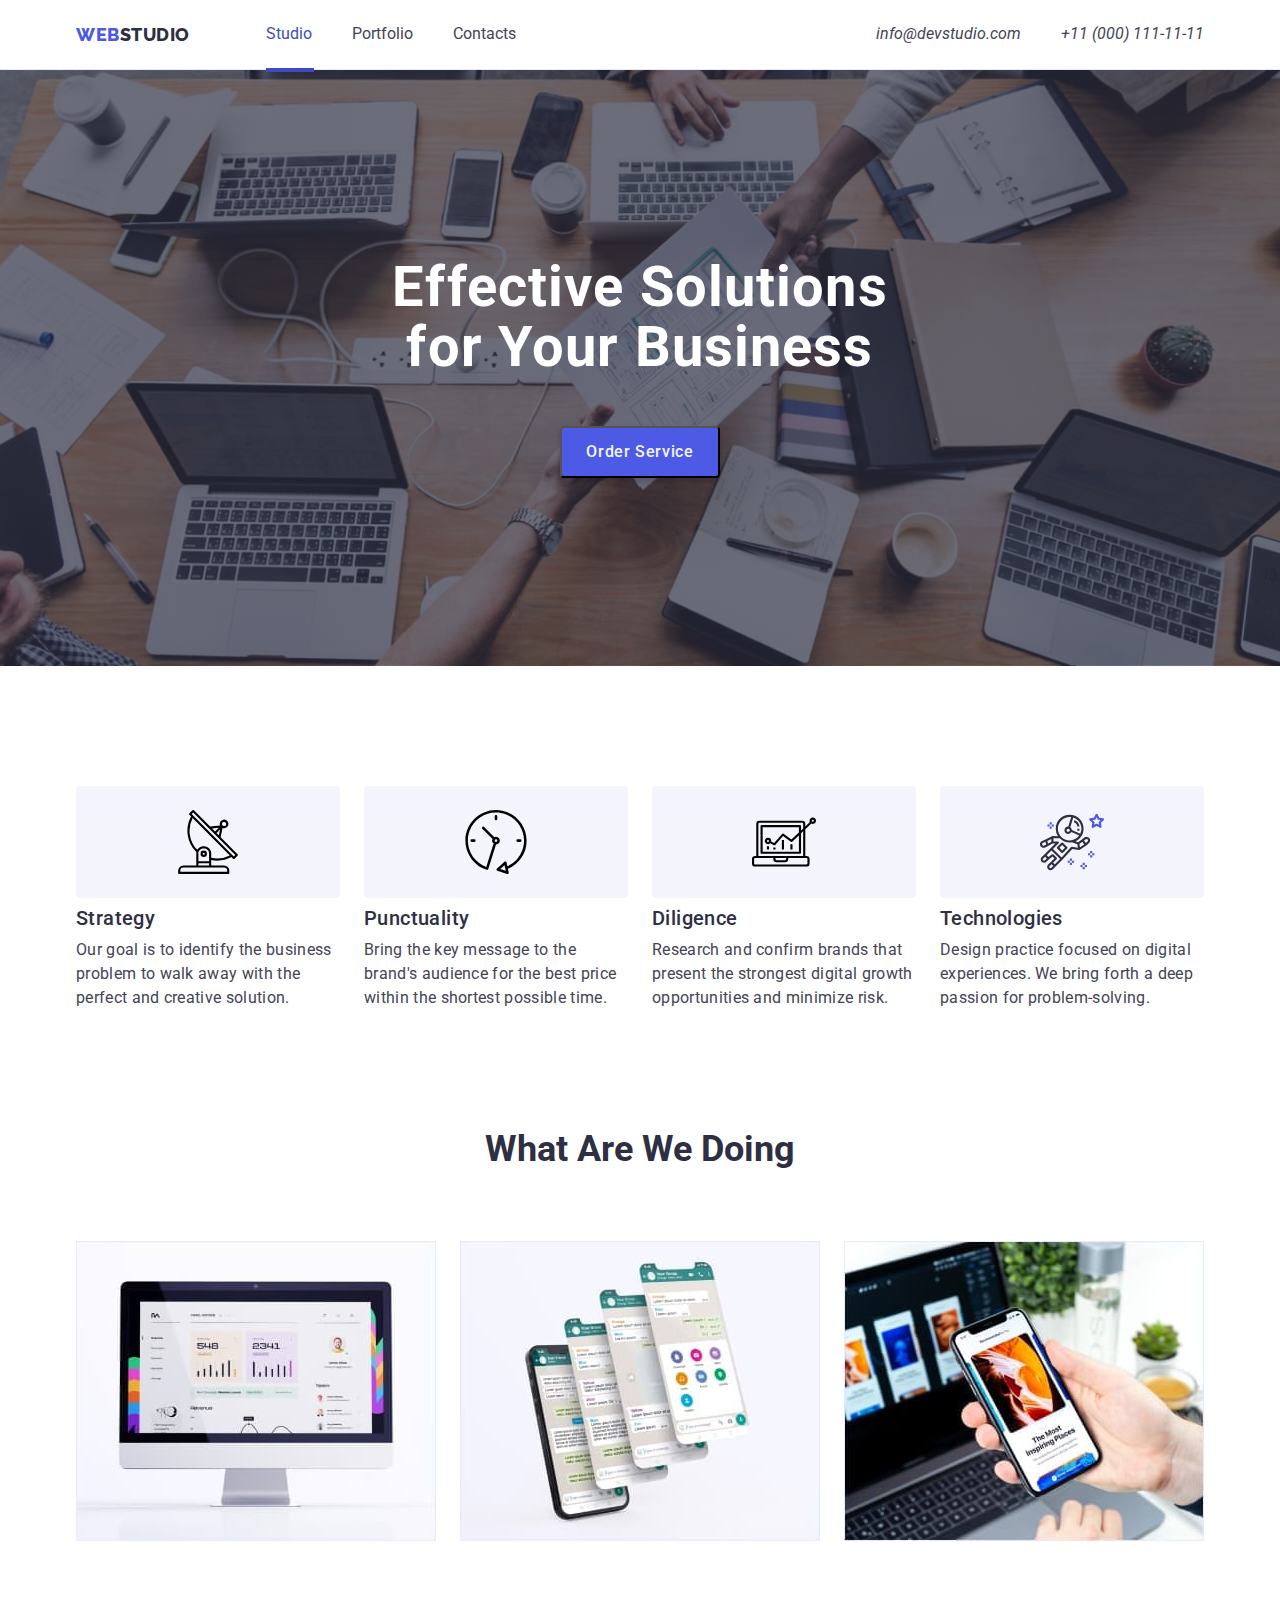
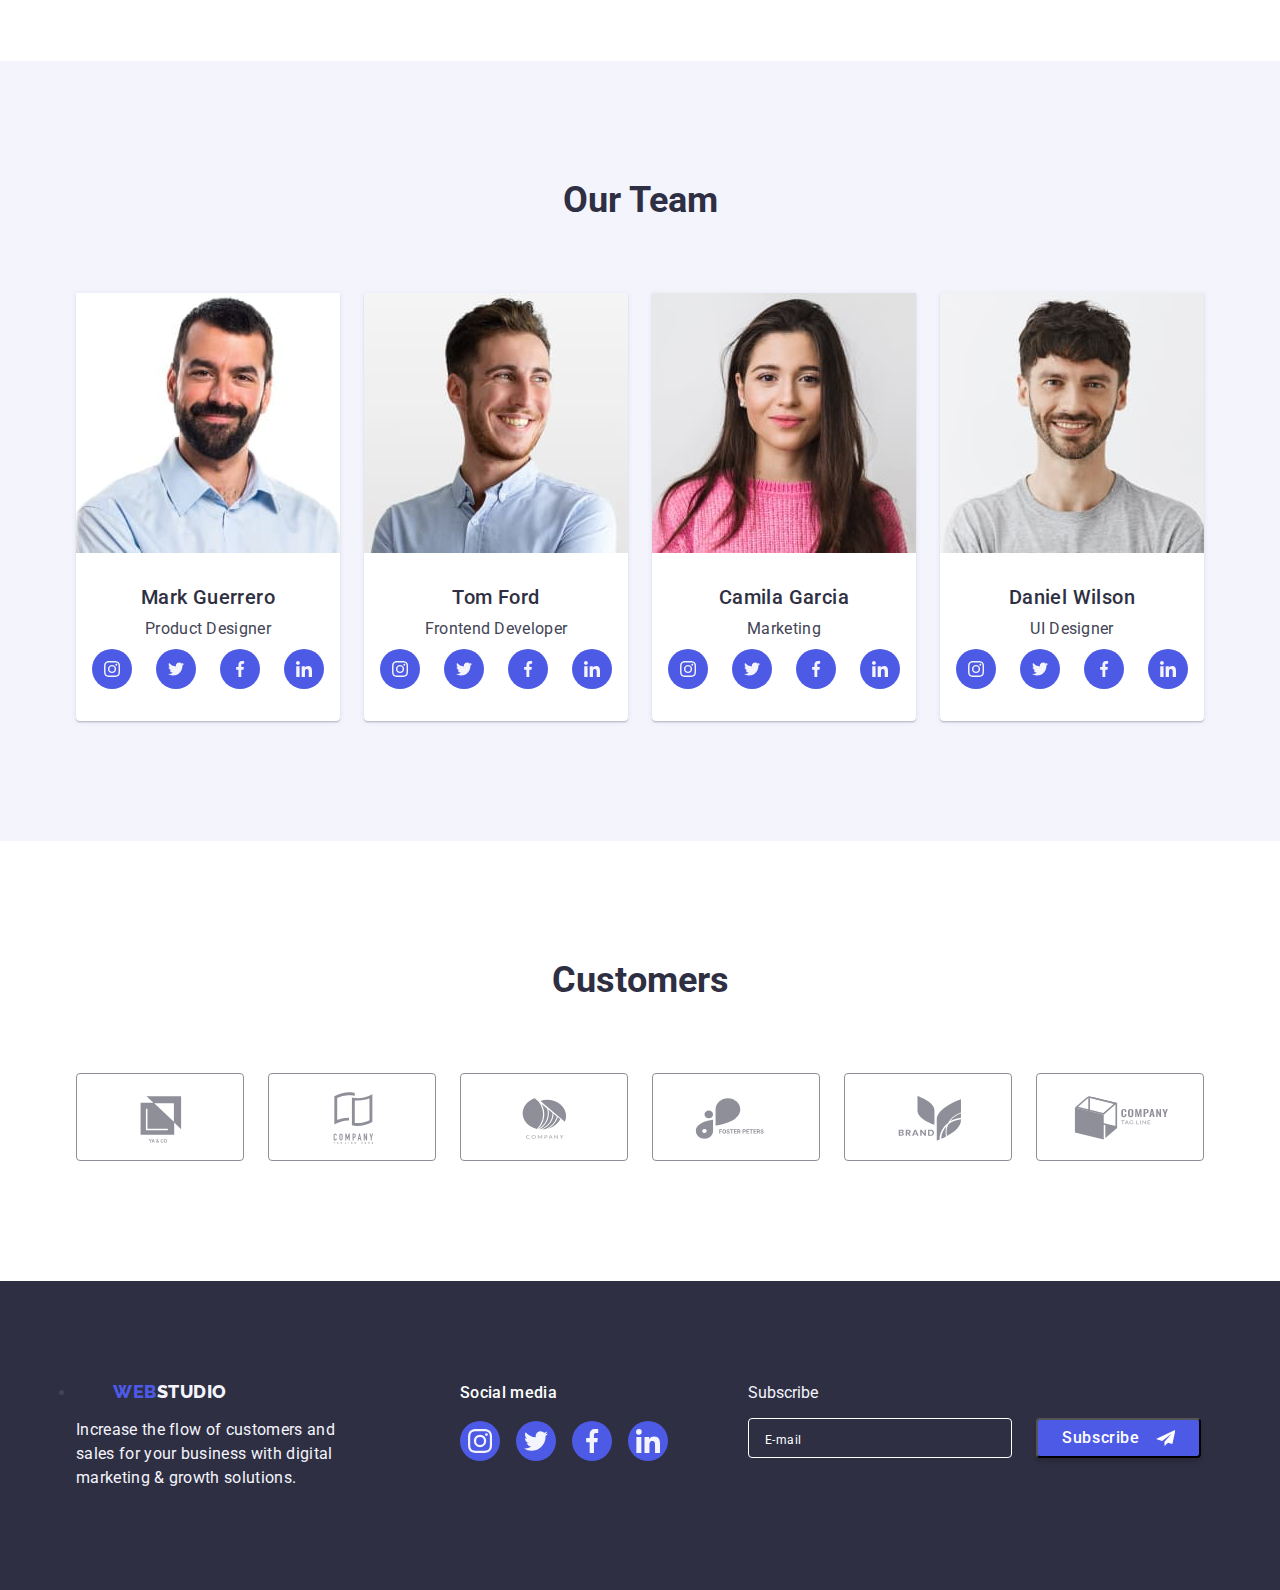
==== index.html @ b253d494 "files" ====
<!DOCTYPE html>
<html lang="en">
  <head>
    <meta charset="UTF-8" />
    <meta http-equiv="X-UA-Compatible" content="IE=edge" />
    <meta name="viewport" content="width=device-width, initial-scale=1.0" />
    <title>Main Page</title>
    <link rel="preconnect" href="https://fonts.googleapis.com" />
    <link rel="preconnect" href="https://fonts.gstatic.com" crossorigin />
    <link
      href="https://fonts.googleapis.com/css2?family=Raleway:wght@800&family=Roboto:wght@400;500;700&display=swap"
      rel="stylesheet"
    />
    <link
      rel="stylesheet"
      href="https://cdn.jsdelivr.net/npm/modern-normalize@1.1.0/modern-normalize.min.css"
    />
    <link rel="stylesheet" href="./css/styles.css" />
  </head>
  <body>
    <header class="header">
      <div class="container container-header">
        <a class="logo link" href="./index.html">
          Web<span class="logo-black">Studio</span>
        </a>
        <nav class="page-nav">
          <ul class="site-nav list">
            <li class="item site-nav-studio">
              <a class="link current" href="./index.html">Studio</a>
            </li>
            <li class="item">
              <a class="link" href="./portfolio.html">Portfolio</a>
            </li>
            <li class="item">
              <a class="link" href="">Contacts</a>
            </li>
          </ul>
        </nav>
        <address class="container-address address">
          <ul class="contact-list list">
            <li class="contact-list-item">
              <a class="link" href="mailto:info@devstudio.com"
                >info@devstudio.com
              </a>
            </li>
            <li class="contact-list-item">
              <a class="link" href="tel:+110001111111">+11 (000) 111-11-11</a>
            </li>
          </ul>
        </address>
        <button type="button" class="mobile-menu-open js-open-menu">
          <svg class="mobile-menu-open-icon" width="32" height="22">
            <use href="./images/sprite-burger-icon.svg#burger-icon"></use>
          </svg>
        </button>
        </div>
      <div class="mobile-menu-container js-menu-container">
        <button
          type="button"
          class="mobile-menu-open mobile-menu-close-btn js-close-menu"
        >
          <svg class="mobile-menu-close-icon" width="8" height="8">
            <use href="./images/sprite-close-black.svg#close-black"></use>
          </svg>
        </button>
        <ul class="nav-mobile list">
          <li class="nav-mobile-item">
            <a class="nav-mobile-link mobile-current link" href="./index.html"
              >Studio</a
            >
          </li>
          <li class="nav-mobile-item">
            <a class="nav-mobile-link link" href="/portfolio.html">Portfolio</a>
          </li>
          <li class="nav-mobile-item">
            <a class="nav-mobile-link link" href="">Contacts</a>
          </li>
        </ul>
        <ul class="mobile-contacts-list list">
          <li class="contacts-mobile-item">
            <a class="mobile-contacts-tel link" href="tel:+110001111111"
              >+11(000)111-11-11</a
            >
          </li>
          <li class="contacts-mobile-item">
            <a
              class="mobile-contacts-mail link"
              href="mailto:info@devstudio.com"
              >info@devstudio.com</a
            >
          </li>
        </ul>
        <ul class="mobile-social-list list">
          <li class="mobile-social-item">
            <a class="mobile-social-link link" href="#">
              <svg class="mobile-social-icon" width="24" height="24">
                <use href="./images/sprite.svg#instagram"></use>
              </svg>
            </a>
          </li>
          <li class="mobile-social-item">
            <a class="mobile-social-link link" href="#">
              <svg class="mobile-social-icon" width="24" height="24">
                <use href="./images/sprite.svg#twitter"></use>
              </svg>
            </a>
          </li>
          <li class="mobile-social-item">
            <a class="mobile-social-link link" href="#">
              <svg class="mobile-social-icon" width="24" height="24">
                <use href="./images/sprite.svg#facebook"></use>
              </svg>
            </a>
          </li>
          <li class="mobile-social-item">
            <a class="mobile-social-link link" href="#">
              <svg class="mobile-social-icon" width="24" height="24">
                <use href="./images/sprite.svg#linkedin"></use>
              </svg>
            </a>
          </li>
        </ul>
      </div>
    </header>
    <main>
      <section class="hero-section">
        <div class="hero-container container">
          <h1 class="hero-title">Effective Solutions for Your Business</h1>
          <button class="button" type="button" data-modal-open>
            Order Service
          </button>
        </div>
      </section>
      <section class="section advantages-section">
        <div class="advantages-container container">
          <h2 class="section-title visually-hidden">Advantages</h2>
          <ul class="advantages-list list">
            <li class="advantages-item">
              <div class="advantages-wrapper">
                <svg class="advantages-icon" width="64" height="64">
                  <use href="./images/sprite-icons.svg#antenna"></use>
                </svg>
              </div>
              <h3 class="advantages-sub-title">Strategy</h3>
              <p class="advantages-text">
                Our goal is to identify the business problem to walk away with
                the perfect and creative solution.
              </p>
            </li>
            <li class="advantages-item">
              <div class="advantages-wrapper">
                <svg class="advantages-icon" width="64" height="64">
                  <use href="./images/sprite-icons.svg#clock"></use>
                </svg>
              </div>
              <h3 class="advantages-sub-title">Punctuality</h3>
              <p class="advantages-text">
                Bring the key message to the brand's audience for the best price
                within the shortest possible time.
              </p>
            </li>
            <li class="advantages-item">
              <div class="advantages-wrapper">
                <svg class="advantages-icon" width="64" height="64">
                  <use href="./images/sprite-icons.svg#diagram"></use>
                </svg>
              </div>
              <h3 class="advantages-sub-title">Diligence</h3>
              <p class="advantages-text">
                Research and confirm brands that present the strongest digital
                growth opportunities and minimize risk.
              </p>
            </li>
            <li class="advantages-item">
              <div class="advantages-wrapper">
                <svg class="advantages-icon" width="64" height="64">
                  <use href="./images/sprite-icons.svg#astronaut"></use>
                </svg>
              </div>
              <h3 class="advantages-sub-title">Technologies</h3>
              <p class="advantages-text">
                Design practice focused on digital experiences. We bring forth a
                deep passion for problem-solving.
              </p>
            </li>
          </ul>
        </div>
      </section>
      <section class="work-section section">
        <div class="container">
          <h2 class="section-title">What are we doing</h2>
          <ul class="work-list list">
            <li class="work-item">
              <img
                srcset="./images/gadget-1.jpg 1x, ./images/gadget-1@2x.jpg 2x"
                src="./images/gadget-1.jpg"
                alt="gadget-1"
                width="360"
                height="300"
                loading="lazy"
              />
            </li>
            <li class="work-item">
              <img
                srcset="./images/gadget-2.jpg 1x, ./images/gadget-2@2x.jpg 2x"
                src="./images/gadget-2.jpg"
                alt="gadget-2"
                width="360"
                height="300"
                loading="lazy"
              />
            </li>
            <li class="work-item">
              <img
                srcset="./images/gadget-3.jpg 1x, ./images/gadget-3@2x.jpg 2x"
                src="./images/user.jpg"
                alt="gadget-3"
                width="360"
                height="300"
                loading="lazy"
              />
            </li>
          </ul>
        </div>
      </section>
      <section class="team-section section">
        <div class="container">
          <h2 class="section-title">Our team</h2>
          <ul class="team-list list">
            <li class="team-item">
              <img
                srcset="
                  ./images/img-card-1.jpg    1x,
                  ./images/img-card-1@2x.jpg 2x
                "
                src="./images/img-card-1.jpg"
                alt="Mark Guerrero"
                width="264"
                height="260"
                loading="lazy"
              />
              <div class="team-description">
                <h3 class="team-sub-title">Mark Guerrero</h3>
                <p class="team-text">Product Designer</p>
                <ul class="social-list list">
                  <li class="social-item">
                    <a href="" class="social-link link">
                      <svg class="social-icon" width="16" height="16">
                        <use href="./images/sprite.svg#instagram"></use>
                      </svg>
                    </a>
                  </li>
                  <li class="social-item">
                    <a href="" class="social-link link">
                      <svg class="social-icon" width="16" height="16">
                        <use href="./images/sprite.svg#twitter"></use>
                      </svg>
                    </a>
                  </li>
                  <li class="social-item">
                    <a href="" class="social-link link">
                      <svg class="social-icon" width="16" height="16">
                        <use href="./images/sprite.svg#facebook"></use>
                      </svg>
                    </a>
                  </li>
                  <li class="social-item">
                    <a href="" class="social-link link">
                      <svg class="social-icon" width="16" height="16">
                        <use href="./images/sprite.svg#linkedin"></use>
                      </svg>
                    </a>
                  </li>
                </ul>
              </div>
            </li>
            <li class="team-item">
              <img
                srcset="
                  ./images/img-card-2.jpg    1x,
                  ./images/img-card-2@2x.jpg 2x
                "
                src="./images/img-card-2.jpg"
                alt="Tom Ford"
                width="264"
                height="260"
                loading="lazy"
              />
              <div class="team-description">
                <h3 class="team-sub-title">Tom Ford</h3>
                <p class="team-text">Frontend Developer</p>
                <ul class="social-list list">
                  <li class="social-item">
                    <a href="" class="social-link link">
                      <svg class="social-icon" width="16" height="16">
                        <use href="./images/sprite.svg#instagram"></use>
                      </svg>
                    </a>
                  </li>
                  <li class="social-item">
                    <a href="" class="social-link link">
                      <svg class="social-icon" width="16" height="16">
                        <use href="./images/sprite.svg#twitter"></use>
                      </svg>
                    </a>
                  </li>
                  <li class="social-item">
                    <a href="" class="social-link link">
                      <svg class="social-icon" width="16" height="16">
                        <use href="./images/sprite.svg#facebook"></use>
                      </svg>
                    </a>
                  </li>
                  <li class="social-item">
                    <a href="" class="social-link link">
                      <svg class="social-icon" width="16" height="16">
                        <use href="./images/sprite.svg#linkedin"></use>
                      </svg>
                    </a>
                  </li>
                </ul>
              </div>
            </li>
            <li class="team-item">
              <img
                srcset="
                  ./images/img-card-3.jpg    1x,
                  ./images/img-card-3@2x.jpg 2x
                "
                src="./images/img-card-3.jpg"
                alt="Camila Garcia"
                width="264"
                height="260"
                loading="lazy"
              />
              <div class="team-description">
                <h3 class="team-sub-title">Camila Garcia</h3>
                <p class="team-text">Marketing</p>
                <ul class="social-list list">
                  <li class="social-item">
                    <a href="" class="social-link link">
                      <svg class="social-icon" width="16" height="16">
                        <use href="./images/sprite.svg#instagram"></use>
                      </svg>
                    </a>
                  </li>
                  <li class="social-item">
                    <a href="" class="social-link link">
                      <svg class="social-icon" width="16" height="16">
                        <use href="./images/sprite.svg#twitter"></use>
                      </svg>
                    </a>
                  </li>
                  <li class="social-item">
                    <a href="" class="social-link link">
                      <svg class="social-icon" width="16" height="16">
                        <use href="./images/sprite.svg#facebook"></use>
                      </svg>
                    </a>
                  </li>
                  <li class="social-item">
                    <a href="" class="social-link link">
                      <svg class="social-icon" width="16" height="16">
                        <use href="./images/sprite.svg#linkedin"></use>
                      </svg>
                    </a>
                  </li>
                </ul>
              </div>
            </li>
            <li class="team-item">
              <img
                srcset="
                  ./images/img-card-4.jpg    1x,
                  ./images/img-card-4@2x.jpg 2x
                "
                src="./images/img-card-4.jpg"
                alt="Daniel Wilson"
                width="264"
                height="260"
                loading="lazy"
              />
              <div class="team-description">
                <h3 class="team-sub-title">Daniel Wilson</h3>
                <p class="team-text">UI Designer</p>
                <ul class="social-list list">
                  <li class="social-item">
                    <a href="" class="social-link link">
                      <svg class="social-icon" width="16" height="16">
                        <use href="./images/sprite.svg#instagram"></use>
                      </svg>
                    </a>
                  </li>
                  <li class="social-item">
                    <a href="" class="social-link link">
                      <svg class="social-icon" width="16" height="16">
                        <use href="./images/sprite.svg#twitter"></use>
                      </svg>
                    </a>
                  </li>
                  <li class="social-item">
                    <a href="" class="social-link link">
                      <svg class="social-icon" width="16" height="16">
                        <use href="./images/sprite.svg#facebook"></use>
                      </svg>
                    </a>
                  </li>
                  <li class="social-item">
                    <a href="" class="social-link link">
                      <svg class="social-icon" width="16" height="16">
                        <use href="./images/sprite.svg#linkedin"></use>
                      </svg>
                    </a>
                  </li>
                </ul>
              </div>
            </li>
          </ul>
        </div>
      </section>
      <section class="section">
        <div class="customer-container container">
          <h2 class="section-title">Customers</h2>
          <ul class="customer-list list">
            <li class="customer-item">
              <a href="" class="customer-link link">
                <svg class="customer-icon" width="104" height="56">
                  <use href="./images/sprite-logo.svg#logo-1"></use>
                </svg>
              </a>
            </li>
            <li class="customer-item">
              <a href="" class="customer-link link">
                <svg class="customer-icon" width="104" height="56">
                  <use href="./images/sprite-logo.svg#logo-2"></use>
                </svg>
              </a>
            </li>
            <li class="customer-item">
              <a href="" class="customer-link link">
                <svg class="customer-icon" width="104" height="56">
                  <use href="./images/sprite-logo.svg#logo-3"></use>
                </svg>
              </a>
            </li>
            <li class="customer-item">
              <a href="" class="customer-link link">
                <svg class="customer-icon" width="104" height="56">
                  <use href="./images/sprite-logo.svg#logo-4"></use>
                </svg>
              </a>
            </li>
            <li class="customer-item">
              <a href="" class="customer-link link">
                <svg class="customer-icon" width="104" height="56">
                  <use href="./images/sprite-logo.svg#logo-5"></use>
                </svg>
              </a>
            </li>
            <li class="customer-item">
              <a href="" class="customer-link link">
                <svg class="customer-icon" width="104" height="56">
                  <use href="./images/sprite-logo.svg#logo-6"></use>
                </svg>
              </a>
            </li>
          </ul>
        </div>
      </section>
    </main>
    <footer class="footer-section">
      <div class="container footer-container tab-container">
        <!-- <div class="footer-logo-social-wrapper"> -->

        <div class="footer-logo-section">
          <li class="logo-footer">
            <a class="logo link" href="./index.html"
              >Web<span class="logo-white">Studio</span></a
            >
          </li>
          <p class="footer-text">
            Increase the flow of customers and sales for your business with
            digital marketing & growth solutions.
          </p>
        </div>
        <div class="footer-social-wrapper">
          <p class="footer-social-text">Social media</p>
          <ul class="footer-social-list list">
            <li class="footer-social-item">
              <a href="" class="footer-social-link link">
                <svg class="footer-social-icon" width="24" height="24">
                  <use href="./images/sprite.svg#instagram"></use>
                </svg>
              </a>
            </li>
            <li class="footer-social-item">
              <a href="" class="footer-social-link link">
                <svg class="footer-social-icon" width="24" height="24">
                  <use href="./images/sprite.svg#twitter"></use>
                </svg>
              </a>
            </li>
            <li class="footer-social-item">
              <a href="" class="footer-social-link link">
                <svg class="footer-social-icon" width="24" height="24">
                  <use href="./images/sprite.svg#facebook"></use>
                </svg>
              </a>
            </li>
            <li class="footer-social-item">
              <a href="" class="footer-social-link link">
                <svg class="footer-social-icon" width="24" height="24">
                  <use href="./images/sprite.svg#linkedin"></use>
                </svg>
              </a>
            </li>
          </ul>
        </div>
        <!-- </div> -->
        <div class="footer-subscribe">
          <p class="footer-social-descr">Subscribe</p>
          <form class="subscribe-form">
            <label class="subscribe-form-field">
              <input
                class="subscribe-form-input"
                type="email"
                name="user-email"
                placeholder="E-mail"
            /></label>
            <button class="button subscribe-btn" type="submit">
              Subscribe
              <svg class="subscribe-icon" width="24" height="24">
                <use href="./images/sprite-telegram.svg#telegram"></use>
              </svg>
            </button>
          </form>
        </div>
      </div>
    </footer>
    <div class="backdrop is-hidden" data-modal>
      <div class="modal">
        <button type="button" class="modal-close-btn" data-modal-close>
          <svg class="modal-close-btn-icon" width="8" height="8">
            <use href="./images/sprite-close-black.svg#close-black"></use>
          </svg>
        </button>
        <form class="modal-form">
          <p class="modal-form-title">
            Leave your contacts and we will call you back
          </p>
          <label class="modal-form-field">
            <span class="modal-form-input-desc">Name</span>
            <span class="modal-form-input-wrapper">
              <input
                type="text"
                name="user-name"
                class="modal-form-input"
                required
                pattern="^[a-zA-Zа-яА-Я]+"
                minlength="2"
              />
              <svg class="modal-form-input-icon" width="18" height="18">
                <use href="./images/sprite-modal.svg#person"></use>
              </svg>
            </span>
          </label>
          <label class="modal-form-field">
            <span class="modal-form-input-desc">Phone</span>
            <span class="modal-form-input-wrapper">
              <input
                type="tel"
                name="user-phone"
                class="modal-form-input"
                required
                pattern="[0-9]{3}-[0-9]{3}-[0-9]{2}-[0-9]{2}"
                title="xxx-xxx-xx-xx"
              />

              <svg class="modal-form-input-icon" width="18" height="24">
                <use href="./images/sprite-modal.svg#phone"></use>
              </svg>
            </span>
          </label>
          <label class="modal-form-field">
            <span class="modal-form-input-desc">Email</span>
            <span class="modal-form-input-wrapper">
              <input
                type="text"
                name="user-email"
                class="modal-form-input"
                required
              />
              <svg class="modal-form-input-icon" width="18" height="24">
                <use href="./images/sprite-modal.svg#email"></use>
              </svg>
            </span>
          </label>
          <label class="modal-form-field-textarea">
            <span class="modal-form-input-desc">Comment</span>
            <textarea
              name="user-message"
              class="modal-form-message"
              placeholder="Text input"
            ></textarea>
          </label>
          <input
            id="user-policy"
            type="checkbox"
            name="user-policy"
            class="modal-form-check visually-hidden"
          />
          <label for="user-policy" class="modal-form-check-desk">
            <span class="modal-form-fake-checkbox">
              <svg width="10" height="8">
                <use href="./images/sprite-vector.svg#vector"></use>
              </svg>
            </span>
            I accept the terms and conditions of the&nbsp;
            <a href="">Privacy policy</a></label
          >
          <button type="submit" class="modal-form-submit">Send</button>
        </form>
      </div>
    </div>
    <script src="./js/modal.js"></script>
    <script src="./js/mobile-menu.js"></script>
  </body>
</html>
---- css/styles.css ----
:root {
  --primary-font: "Roboto", sans-serif;
  --secondary-font: "Raleway", sans-serif;
  --primary-brand-color: #4d5ae5;
  --pressed-state-color: #404bbf;
  --dark-color: #2e2f42;
  --success-color: #31d0aa;
  --text-color: #434455;
  --subtitle-text-color: #8e8f99;
  --accent-color: #e7e9fc;
  --light-color: #f4f4fd;
  --white-color: #ffffff;
  --modal-background-color: #fcfcfc;

  --background-color: #2e2f42;
  --transition-duration-and-func: 250ms cubic-bezier(0.4, 0, 0.2, 1);
}

h1,
h2,
h3,
h4,
h5,
h6,
p {
  margin-top: 0;
  margin-bottom: 0;
}

body {
  font-family: var(--primary-font);
  color: var(--text-color);
  background-color: var(--white-color);
}

.link {
  text-decoration: none;
  color: currentColor;
}

.list {
  list-style: none;
  margin-top: 0;
  margin-bottom: 0;
  padding-left: 0;
}

img {
  display: block;
  max-width: 100%;
  height: auto;
}

.container {
  min-width: 320px;
  max-width: 428px;
  margin-left: auto;
  margin-right: auto;
  padding-right: 16px;
  padding-left: 16px;
}

@media only screen and (min-width: 768px) {
  .container {
    max-width: 768px;
  }
}

@media only screen and (min-width: 1158px) {
  .container {
    max-width: 1158px;
    padding-left: 15px;
    padding-right: 15px;
  }
}

/* ul,
ol {
  margin: 0;
  padding: 0;
} */

/* div {
  display: block;
} */

.button {
  padding: 12px 24px;
  text-align: center;
  font-family: inherit;
  font-size: 16px;
  font-weight: 500;
  letter-spacing: 0.04em;
  line-height: 1.5;
  border-radius: 4px;
  box-shadow: 0px 4px 4px rgba(0, 0, 0, 0.15);
  color: var(--light-color);
  background-color: var(--primary-brand-color);
  cursor: pointer;
}

.hero-container {
  text-align: center;
}

.section {
  padding-top: 96px;
  padding-bottom: 96px;
  margin-left: auto;
  margin-right: auto;
}

@media only screen and (min-width: 1158px) {
  .section {
    padding-top: 120px;
    padding-bottom: 120px;
  }
}

.section-title {
  margin-bottom: 72px;
  font-weight: 700;
  font-size: 36px;
  line-height: 1.1;
  text-transform: capitalize;
  text-align: center;
  color: var(--dark-color);
}

.logo {
  font-family: var(--secondary-font);
  font-weight: 800;
  font-size: 18px;
  line-height: 1.17;
  letter-spacing: 0.03em;
  text-transform: uppercase;
  align-items: center;
  color: var(--primary-brand-color);
}

.logo-black {
  color: var(--dark-color);
}

.logo-white {
  color: var(--light-color);
}

.footer-section {
  padding-top: 100px;
  padding-bottom: 100px;
  background-color: var(--dark-color);
}

.visually-hidden {
  position: absolute;
  width: 1px;
  height: 1px;
  margin: -1px;
  padding: 0;
  border: 0;
  white-space: nowrap;
  overflow: hidden;
  clip-path: inset(100%);
  clip: rect(0 0 0 0);
  /* clip: rect(0, 0, 0, 0); */
}

.header {
  border-bottom: 1px solid var(--accent-color);
  box-shadow: 0px 2px 1px rgba(46, 47, 66, 0.08),
    0px 1px 1px rgba(46, 47, 66, 0.16), 0px 1px 6px rgba(46, 47, 66, 0.08);
}

.container-header {
  display: flex;
  align-items: center;
}

.logo {
  padding: 24px 0;
  margin-right: auto;
}

@media only screen and (min-width: 1158px) {
  .logo {
    margin-right: 76px;
  }
}

.site-nav {
  display: flex;
  gap: 40px;
}

.site-nav.link {
  display: block;
  position: relative;
  padding-top: 24px;
  padding-bottom: 24px;
  font-weight: 500;
  line-height: 1.5;
  letter-spacing: 0.02em;
  transition: color var(--transition-duration-and-func);
}

.site-nav.link:hover,
.link:focus {
  color: var(--pressed-state-color);
}

.current {
  color: var(--pressed-state-color);
}

.site-nav-studio {
  display: block;
  position: relative;
  transition: background-color var(--transition-duration-and-func);
}

.site-nav-studio::after {
  position: absolute;
  display: block;
  content: "";
  width: 48px;
  height: 4px;
  background-color: #404bbf;
  margin-top: 24px;
}

.site-nav-portfolio {
  display: block;
  position: relative;
  color: currentColor;
  transition: background-color var(--transition-duration-and-func);
}

.site-nav-portfolio::after {
  position: absolute;
  display: block;
  content: "";
  width: 66px;
  height: 4px;
  background-color: #404bbf;
  margin-top: 24px;
}

.site-nav-contacts {
  display: block;
  position: relative;
  color: currentColor;
  transition: background-color var(--transition-duration-and-func);
}

.site-nav-contacts::after {
  position: absolute;
  display: block;
  content: "";
  width: 67px;
  height: 4px;
  background-color: #404bbf;
  margin-top: 24px;
}

.contacts {
  transition: color var(--transition-duration-and-func);
}
@media only screen and (max-width: 767px) {
  .page-nav {
    display: none;
  }
}

.container-address {
  display: flex;
  margin-left: auto;
}

.contact-list {
  display: flex;
}

.address.link {
  font-style: normal;
  font-weight: 400;
  font-size: 12px;
  line-height: 1.17;
  letter-spacing: 0.04em;
  transition: color var(--transition-duration-and-func);
}

.address.link:hover,
.link:focus {
  color: var(--pressed-state-color);
}

@media only screen and (max-width: 767px) {
  .container-address {
    display: none;
  }
}

@media only screen and (min-width: 768px) {
  .contact-list {
    flex-direction: row;
    gap: 40px;
  }

  .address.link {
    font-size: 16px;
    line-height: 1.5;
    letter-spacing: 0.02em;
  }
}

.hero-section {
  max-width: 1440px;
  margin-left: auto;
  margin-right: auto;
  padding-top: 112px;
  padding-bottom: 112px;
  background-color: var(--dark-color);
  background-repeat: no-repeat;
  background-position: center;
  background-size: cover;
}

.hero-title {
  display: block;
  font-weight: 700;
  font-size: 36px;
  line-height: 1.11;
  text-align: center;
  letter-spacing: 0.02em;
  max-width: 320px;
  margin-left: auto;
  margin-right: auto;
  margin-bottom: 72px;
  color: var(--white-color);
}

.hero-section.button {
  display: block;
  min-width: 169px;
  height: 56px;
  margin-left: auto;
  margin-right: auto;
  border: none;
  color: var(--white-color);
  background-color: var(--primary-brand-color);
  transition: background-color var(--transition-duration-and-func);
}

.hero-section.button:hover,
.button:focus {
  background-color: var(--pressed-state-color);
}

@media only screen and (max-width: 428px) {
  .hero-section {
    background-image: linear-gradient(
        rgba(46, 47, 66, 0.7),
        rgba(46, 47, 66, 0.7)
      ),
      url(../images/hero-bg-mobile@1x.jpg);
  }

  @media (min-device-pixel-ratio: 2),
    (-webkit-min-device-pixel-ratio: 2),
    (min-resolution: 192dpi),
    (min-resolution: 2dppx) {
    .hero-section {
      background-image: linear-gradient(
          rgba(46, 47, 66, 0.7),
          rgba(46, 47, 66, 0.7)
        ),
        url(../images/hero-bg-mobile@2x.jpg);
    }
  }
}

/* @media only screen and (min-width: 429px) and (max-width: 767px) { */
@media only screen and (min-width: 429px) and (max-width: 768px) {
  .hero-section {
    background-image: linear-gradient(
        rgba(46, 47, 66, 0.7),
        rgba(46, 47, 66, 0.7)
      ),
      url(../images/hero-bg-tablet@1x.jpg);
  }

  @media (min-device-pixel-ratio: 2),
    (-webkit-min-device-pixel-ratio: 2),
    (min-resolution: 192dpi),
    (min-resolution: 2dppx) {
    .hero-section {
      background-image: linear-gradient(
          rgba(46, 47, 66, 0.7),
          rgba(46, 47, 66, 0.7)
        ),
        url(../images/hero-bg-tablet@2x.jpg);
    }
  }
}
/* 
@media only screen and (min-width: 768px) { */
@media only screen and (min-width: 769px) {
  .hero-section {
    background-image: linear-gradient(
        rgba(46, 47, 66, 0.7),
        rgba(46, 47, 66, 0.7)
      ),
      url(../images/hero-bg-desktop@1x.jpg);
  }

  @media (min-device-pixel-ratio: 2),
    (-webkit-min-device-pixel-ratio: 2),
    (min-resolution: 192dpi),
    (min-resolution: 2dppx) {
    .hero-section {
      background-image: linear-gradient(
          rgba(46, 47, 66, 0.7),
          rgba(46, 47, 66, 0.7)
        ),
        url(../images/hero-bg-desktop@2x.jpg);
    }
  }
}

@media only screen and (min-width: 768px) {
  .hero-title {
    max-width: 496px;
    margin-bottom: 36px;
    font-size: 56px;
    line-height: 1.07;
  }
}

@media only screen and (min-width: 1158px) {
  .hero-section {
    padding-top: 188px;
    padding-bottom: 188px;
  }

  .hero-title {
    margin-bottom: 48px;
  }
}

@media only screen and (min-width: 768px) and (max-width: 1157px) {
  .contact-list {
    display: flex;
    flex-direction: column;
    gap: 12px;
  }
}

.advantages-section {
  padding-left: 0;
  padding-right: 0;
}

.advantages-list {
  display: flex;
  flex-direction: column;
  row-gap: 72px;
}

.advantages-wrapper {
  display: flex;
  justify-content: center;
  align-items: center;
  width: 264px;
  height: 112px;
  margin-bottom: 8px;
  border-radius: 4px;
  background-color: var(--light-color);
}

.advantages-sub-title {
  margin-bottom: 8px;
  font-weight: 700;
  font-size: 36px;
  line-height: 1.11;
  text-align: center;
  letter-spacing: 0.02em;
  color: var(--dark-color);
}

.advantages-text {
  font-weight: 500;
  font-size: 16px;
  line-height: 1.5;
  letter-spacing: 0.02em;
}

@media only screen and (min-width: 768px) {
  .advantages-list {
    flex-direction: row;
    flex-wrap: wrap;
    column-gap: 24px;
  }

  .advantages-item {
    flex-basis: calc((100% - 24px) / 2);
  }

  .advantages-sub-title {
    text-align: start;
  }
}

@media only screen and (max-width: 1157px) {
  .advantages-wrapper {
    display: none;
  }
}

@media only screen and (min-width: 1158px) {
  .advantages-section {
    padding-bottom: 0;
  }

  .advantages-list {
    flex-direction: row;
    row-gap: 24px;
  }

  .advantages-item {
    flex-basis: calc((100% - 72px) / 4);
  }

  .advantages-sub-title {
    font-weight: 500;
    font-size: 20px;
    line-height: 1.2;
  }

  .advantages-text {
    font-weight: 400;
  }
}

.work-list {
  display: flex;
  flex-wrap: wrap;
  gap: 24px;
}

.work-item {
  flex-basis: calc((100% - 48px) / 3);
}

@media only screen and (max-width: 1157px) {
  .work-section {
    display: none;
  }
}

.team-section {
  background-color: var(--light-color);
}

.team-list {
  display: flex;
  flex-direction: column;
  align-items: center;
  row-gap: 72px;
}

@media only screen and (min-width: 768px) {
  .team-list {
    flex-direction: row;
    justify-content: center;
    flex-wrap: wrap;
    row-gap: 64px;
    column-gap: 24px;
  }
}

.team-item {
  background-color: var(--white-color);
  border-top-left-radius: 0px;
  border-top-right-radius: 0px;
  border-bottom-right-radius: 4px;
  border-bottom-left-radius: 4px;
  box-shadow: 0px 1px 6px rgba(46, 47, 66, 0.08),
    0px 1px 1px rgba(46, 47, 66, 0.16), 0px 2px 1px rgba(46, 47, 66, 0.08);
}

.team-sub-title {
  margin-bottom: 8px;
  font-weight: 500;
  font-size: 20px;
  line-height: 1.2;
  text-align: center;
  letter-spacing: 0.02em;
  color: var(--dark-color);
}

.team-list.team-sub-title {
  text-align: center;
}

.team-text {
  margin-bottom: 8px;
  font-weight: 400;
  font-size: 16px;
  line-height: 1.5;
  text-align: center;
  letter-spacing: 0.02em;
}

.team-description {
  padding-top: 32px;
  padding-bottom: 32px;
  padding-left: 0;
  padding-right: 0;
}

.social-list {
  display: flex;
  justify-content: center;
  gap: 24px;
}

.social-link {
  display: flex;
  justify-content: center;
  align-items: center;
  width: 40px;
  height: 40px;
  border-radius: 50%;
  background-color: var(--primary-brand-color);
  transition: background-color var(--transition-duration-and-func);
}

.social-link:hover,
.social-link:focus {
  background-color: var(--pressed-state-color);
}

.social-icon {
  fill: var(--light-color);
}

.customer-list {
  display: flex;
  justify-content: center;
  align-items: center;
  flex-wrap: wrap;
  gap: 16px;
}

.customer-item {
  width: calc((100% - 16px) / 2);
  height: 88px;
}

.customer-link {
  display: flex;
  justify-content: center;
  align-items: center;
  height: 100%;
  padding: 16px 32px;
  color: var(--subtitle-text-color);
  border: 1px solid var(--subtitle-text-color);
  border-radius: 4px;
  transition: border color var(--transition-duration-and-func);
}

.customer-link:hover,
.customer-link:focus {
  border: 1px solid var(--pressed-state-color);
  color: var(--pressed-state-color);
}

.customer-icon {
  fill: currentColor;
}

.footer-container {
  display: flex;
  flex-direction: column;
  align-items: center;
  row-gap: 72px;
}

@media only screen and (min-width: 768px) {
  .customer-list {
    gap: 24px;
  }
  .customer-item {
    width: calc((100% - 48px) / 3);
  }
  .footer-container {
    display: flex;
    flex-direction: row;
    align-items: center;
    row-gap: 72px;
    margin-left: auto;
    margin-right: auto;
  }

  .logo-footer {
    text-align: start;
  }
}

@media only screen and (min-width: 1158px) {
  .customer-item {
    width: calc((100% - 120px) / 6);
  }
}

@media only screen and (min-width: 768px) and (max-width: 1157px) {
  .customer-container {
    max-width: 552px;
    padding: 0;
  }
  .footer-container {
    width: 584px;
    flex-wrap: wrap;
    gap: 24px;
    row-gap: 72px;
  }
}

.logo-footer {
  margin-bottom: 16px;
  text-align: center;
}

.footer-section.logo {
  display: block;
  padding-top: 0;
  padding-bottom: 0;
  margin-bottom: 16px;
  text-align: center;
}
.footer-text {
  display: block;
  width: 264px;
  margin-right: auto;
  letter-spacing: 0.02em;
  line-height: 1.5;
  color: var(--light-color);
}

.footer-social-text {
  margin-bottom: 16px;
  text-align: center;
  font-weight: 500;
  font-size: 16px;
  line-height: 0.5;
  letter-spacing: 0.02em;
  line-height: 1.5;
  color: var(--white-color);
}

@media only screen and (min-width: 768px) {
  .footer-social-text {
    text-align: start;
  }

  .footer.logo {
    text-align: start;
  }
}

@media only screen and (min-width: 1158px) {
  .footer-container {
    align-items: baseline;
    gap: 0;
  }
  .footer-logo-section {
    margin-right: 120px;
  }
}

.footer-social-list {
  display: flex;
  justify-content: center;
  gap: 16px;
}

.footer-social-link {
  display: flex;
  justify-content: center;
  align-items: center;
  width: 40px;
  height: 40px;
  border-radius: 50%;
  background-color: var(--primary-brand-color);
  transition: background-color var(--transition-duration-and-func);
}

.footer-social-link:hover,
.footer-social-link:focus {
  background-color: var(--success-color);
}

.footer-social-icon {
  fill: var(--light-color);
}

.footer-social-descr {
  color: var(--light-color);
  margin-bottom: 16px;
  text-align: start;
}

@media only screen and (min-width: 1158px) {
  .footer-social-wrapper {
    margin-right: 80px;
  }
}

.subscribe-form {
  display: flex;
  flex-direction: column;
  align-items: center;
  gap: 16px;
}

.subscribe-form-field {
  width: 398px;
}

@media only screen and (max-width: 427px) {
  .subscribe-form-field {
    width: 264px;
  }
}

.subscribe-form-input {
  width: 100%;
  height: 40px;
  padding: 8px 16px;
  color: var(--white-color);
  background-color: transparent;
  border: 1px solid var(--white-color);
  border-radius: 4px;
  outline: transparent;
}

.subscribe-form-input::placeholder {
  color: var(--white-color);
  font-weight: 400;
  font-size: 12px;
  line-height: 2;
  letter-spacing: 0.04em;
}

.subscribe-btn {
  display: flex;
  justify-content: center;
  align-items: center;
  gap: 16px;
  width: 165px;
  height: 40px;
  color: var(--white-color);
  background-color: var(--primary-brand-color);
  box-shadow: 0px 4px 4px rgba(0, 0, 0, 0.15);
  border-radius: 4px;
  transition: background-color var(--transition-duration-and-func);
}

.subscribe-icon {
  fill: #ffffff;
}

.subscribe-btn:hover,
.subscribe-btn:focus {
  background-color: var(--success-color);
}

@media only screen and (min-width: 768px) {
  .subscribe-form {
    flex-direction: row;
    gap: 24px;
  }
  .subscribe-form-field {
    width: 264px;
  }
}

@media only screen and (min-width: 1158px) {
  .subscribe-form {
    justify-content: center;
    align-items: center;
    gap: 24px;
  }
}

@media only screen and (max-width: 427px) {
  .modal {
    width: 90%;
  }
}

@media screen and (max-height: 584px) {
  .backdrop {
    overflow: auto;
  }
  .modal {
    top: 0;
    transform: translate(-50%, 0);
  }
}

/* .modal-close-btn {
  display: flex;
  justify-content: center;
  align-items: center;
  width: 24px;
  height: 24px;
  margin-left: auto;
  margin-bottom: 24px;
  cursor: pointer;
  background-color: var(--accent-color);
  border-radius: 50%;
  border: 1px solid rgba(0, 0, 0, 0.1);
  transition: background-color border var(--transition-duration-and-func);
} */

/* .modal-close-btn:hover,
.modal-close-btn:focus {
  background-color: var(--pressed-state-color);
  border: 1px solid transparent;
} */

/* .modal-close-btn-icon {
  fill: var(--dark-color);
  transition: fill var(--transition-duration-and-func);
} */

/* .modal-close-btn:hover.modal-close-btn-icon,
.modal-close-btn:focus.modal-close-btn-icon {
  fill: var(--white-color);
} */

@media screen and (orientation: landscape) {
  .backdrop {
    top: 0;
    transform: translateY(0);
  }
}

.backdrop {
  position: fixed;
  top: 0;
  left: 0;
  z-index: 100;
  width: 100%;
  height: 100%;
  background-color: rgba(46, 47, 66, 0.4);
  transition: opacity var(--transition-duration-and-func),
    visibility var(--transition-duration-and-func);
}

.backdrop.is-hidden {
  opacity: 0;
  visibility: hidden;
  pointer-events: none;
}

.modal {
  position: absolute;
  left: 50%;
  top: 50%;
  transform: translate(-50%, -50%);
  width: 408px;
  height: 584px;
  background-color: var(--modal-background-color);
  border-radius: 4px;
  padding: 24px;
  padding-top: 72px;
}

.modal-close-btn {
  position: absolute;
  top: 24px;
  right: 24px;
  display: flex;
  justify-content: center;
  align-items: center;
  width: 24px;
  height: 24px;
  border-radius: 50%;
  padding: 0;
  background-color: var(--accent-color);
  border: 1px solid rgba(0, 0, 0, 0.1);
  transition: background-color var(--transition-duration-and-func);
}

.modal-close-btn-icon {
  fill: var(--dark-color);
  transition: fill var(--transition-duration-and-func);
}

.modal-close-btn:hover,
.modal-close-btn:focus {
  background-color: var(--pressed-state-color);
}

.modal-close-btn:hover .modal-close-btn-icon,
.modal-close-btn:focus .modal-close-btn-icon {
  fill: var(--white-color);
}

.modal-form {
  display: flex;
  flex-direction: column;
}

.modal-form-title {
  min-width: 360px;
  height: 24px;
  font-family: var(--primary-font);
  font-style: normal;
  font-weight: 500;
  font-size: 16px;
  line-height: 1.5;
  text-align: center;
  letter-spacing: 0.02em;
  color: var(--dark-color);
}

.modal-form-input-desc {
  display: block;
  font-family: var(--primary-font);
  font-weight: 400;
  font-size: 12px;
  line-height: 1.17;
  margin-bottom: 4px;
  color: var(--subtitle-text-color);
}

.modal-form-field {
  margin-bottom: 8px;
}

.modal-form-field-textarea {
  margin-bottom: 0px;
}

.modal-form-input-wrapper {
  display: block;
  position: relative;
}

.modal-form-input-icon {
  display: block;
  position: absolute;
  top: 50%;
  left: 16px;
  transform: translateY(-50%);
  width: 18px;
  height: 18px;
  fill: var(--dark-color);
  transition: fill var(--transition-duration-and-func);
}

.modal-form-input {
  width: 100%;
  height: 40px;
  border: 1px solid rgba(46, 47, 66, 0.4);
  border-radius: 4px;
  padding-left: 38px;
  transition: border-color var(--transition-duration-and-func);
}

.modal-form-input:focus {
  outline: none;
  border-color: var(--pressed-state-color);
}

.modal-form-input:focus + .modal-form-input-icon {
  fill: var(--pressed-state-color);
}

.modal-form-message {
  width: 100%;
  height: 120px;
  resize: none;
  padding: 8px 16px;
  border-radius: 4px;
  transition: border-color var(--transition-duration-and-func);
}

.modal-form-message::placeholder {
  font-family: var(--primary-font);
  font-style: normal;
  font-weight: 400;
  font-size: 12px;
  line-height: 1.17px;
  letter-spacing: 0.04em;
  color: rgba(46, 47, 66, 0.4);
  padding-top: 8px;
}

.modal-form-message:focus {
  outline: none;
  border-color: var(--pressed-state-color);
}

.modal-form-check-desc {
  display: flex;
  align-items: center;
  font-family: var(--primary-font);
  font-weight: 400;
  font-size: 12px;
  line-height: 1.17;
  margin-top: 16px;
  margin-bottom: 24px;
  color: var(--subtitle-text-color);
}

.modal-form-input:focus {
  outline: none;
  border-color: var(--pressed-state-color);
}

.modal-form-input:focus + .modal-form-input-icon {
  fill: var(--pressed-state-color);
}

.modal-form-check {
  width: 16px;
  height: 16px;
  border: 2px solid rgba(46, 47, 66, 0.4);
  border-radius: 2px;
  content: "";
  cursor: pointer;
  margin-right: 8px;
}

.modal-form-fake-checkbox {
  display: block;
  justify-content: center;
  text-align: center;
  width: 16px;
  height: 16px;
  border: 2px solid rgba(46, 47, 66, 0.4);
  border-radius: 2px;
  content: "";
  cursor: pointer;
  margin-right: 8px;
  opacity: 0.1;
}

.modal-form-check:checked + .modal-form-check-desc .modal-form-fake-checkbox {
  background-color: var(--pressed-state-color);
  fill: var(--white-color);
  opacity: 1;
}

.modal-form-check:focus + .modal-form-check-desc .modal-form-fake-checkbox {
  border: 1px solid rgba(46, 47, 66, 0.4);
}

.modal-form-submit {
  align-items: center;
  text-align: center;
  min-width: 169px;
  height: 56px;
  font-family: var(--primary-font);
  font-weight: 500;
  font-size: 16px;
  line-height: 1.5;
  letter-spacing: 0.04em;
  color: var(--white-color);
  padding: 16px 32px;
  text-align: center;
  background-color: var(--primary-brand-color);
  box-shadow: 0px 4px 4px rgba(0, 0, 0, 0.15);
  border-radius: 4px;
  margin-left: auto;
  margin-right: auto;
  transition: background-color var(--transition-duration-and-func);
}

.modal-form-submit:hover,
.modal-form-submit:focus {
  color: var(--white-color);
  background-color: var(--pressed-state-color);
}

.mobile-menu-open {
  display: flex;
  align-items: center;
  justify-content: center;
  min-height: 40px;
  min-width: 40px;
  margin: 0;
  padding: 0;
  background-color: transparent;
  cursor: pointer;
  border: none;
  border-radius: 50%;
  outline: none;
}

@media (min-width: 768px) {
  .mobile-menu-open {
    display: none;
  }
}

.mobile-menu-open:hover,
.mobile-menu-open:focus {
  background-color: rgba(0, 0, 0, 0.1);
}

.mobile-menu-open-icon {
  stroke: var(--dark-color);
}

.mobile-menu-close-btn {
  min-width: 24px;
  min-height: 24px;
  border: 1px solid var(--accent-color);
}

.mobile-menu-container {
  position: fixed;
  top: 0;
  left: 0;
  display: flex;
  flex-direction: column;
  width: 100vw;
  height: 100vh;
  padding-top: 80px;
  padding-right: 35px;
  padding-bottom: 40px;
  padding-left: 40px;
  background-color: var(--white-color);
  z-index: 999;
  transform: translateX(100%);
  transition: transform 250ms ease-in-out;
}

.mobile-menu-container.is-open {
  transform: translateX(0);
}

.nav-mobile-link {
  font-family: var(--primary-font);
  font-style: normal;
  font-weight: 700;
  font-size: 36px;
  line-height: 40px;
  letter-spacing: 0.02em;
  text-transform: capitalize;
  color: var(--dark-color);
}

.mobile-current {
  width: 109px;
  height: 40px;
  font-family: "Roboto";
  font-style: normal;
  font-weight: 700;
  font-size: 36px;
  line-height: 40px;
  letter-spacing: 0.02em;
  text-transform: capitalize;
  color: #404bbf;
  margin-bottom: 40px;
}

.mobile-menu-container.mobile-menu-open {
  position: absolute;
  top: 24px;
  right: 24px;
}

.nav-mobile {
  padding: 0;
  margin-bottom: auto;
}

.mobile-menu-link {
  display: block;
  margin-bottom: 40px;
  color: var(--dark-color);
  font-weight: 700;
  font-size: 36px;
  line-height: 1.1;
  letter-spacing: 0.02em;
}

.mobile-current {
  color: var(--pressed-state-color);
}

.mobile-contacts-list {
  margin-bottom: 48px;
}

.mobile-contacts-tel {
  display: block;
  margin-bottom: 40px;
  color: var(--primary-brand);
  font-weight: 700;
  font-size: 36px;
  line-height: 1.1;
  letter-spacing: 0.02em;
}

.mobile-contacts-mail {
  font-weight: 500;
  font-size: 20px;
  line-height: 1.2;
  letter-spacing: 0.02em;
}
.mobile-social-list {
  display: flex;
  justify-content: flex-start;
  gap: 56px;
}

@media only screen and (max-width: 410px) {
  .mobile-social-list {
    justify-content: space-between;
    gap: 28px;
  }
}

.mobile-social-link {
  display: flex;
  justify-content: center;
  align-items: center;
  width: 40px;
  height: 40px;
  border-radius: 50%;
  background-color: var(--primary-brand-color);
  transition: background-color var(--transition-duration-and-func);
}

.mobile-social-icon {
  fill: var(--light-color);
}

@media only screen and (max-width: 427px) {
  .mobile-contacts-tel {
    font-size: 20px;
  }
}

.mobile-menu-overlay.is-open {
  opacity: 1;
  visibility: visible;
  pointer-events: auto;
  transform: translateX(0);
}

.mobile-menu-close {
  position: absolute;
  top: 24px;
  right: 24px;
  display: flex;
  justify-content: center;
  align-items: center;
  width: 24px;
  height: 24px;
  border-radius: 50%;
  padding: 0;
  background-color: var(--accent-color);
  border: 1px solid rgba(0, 0, 0, 0.1);
  transition: background-color var(--transition-duration-and-func);
}
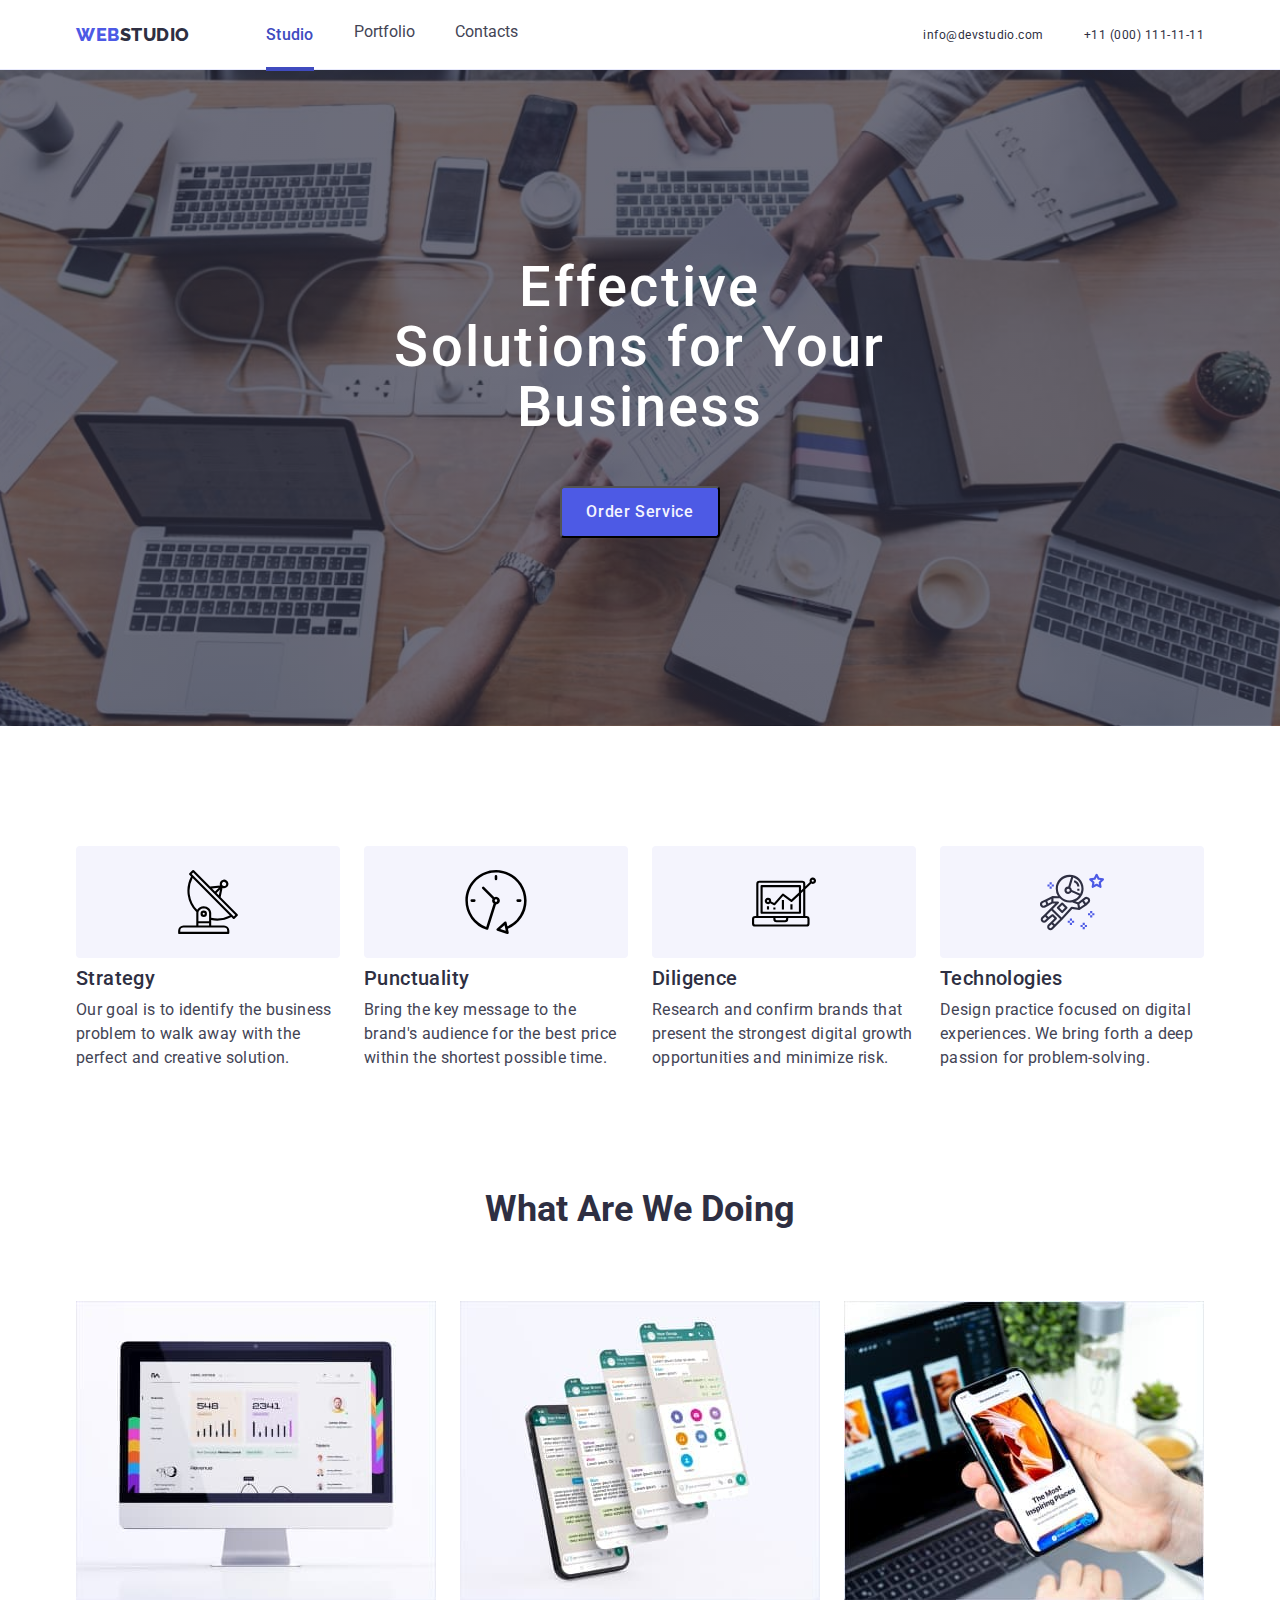
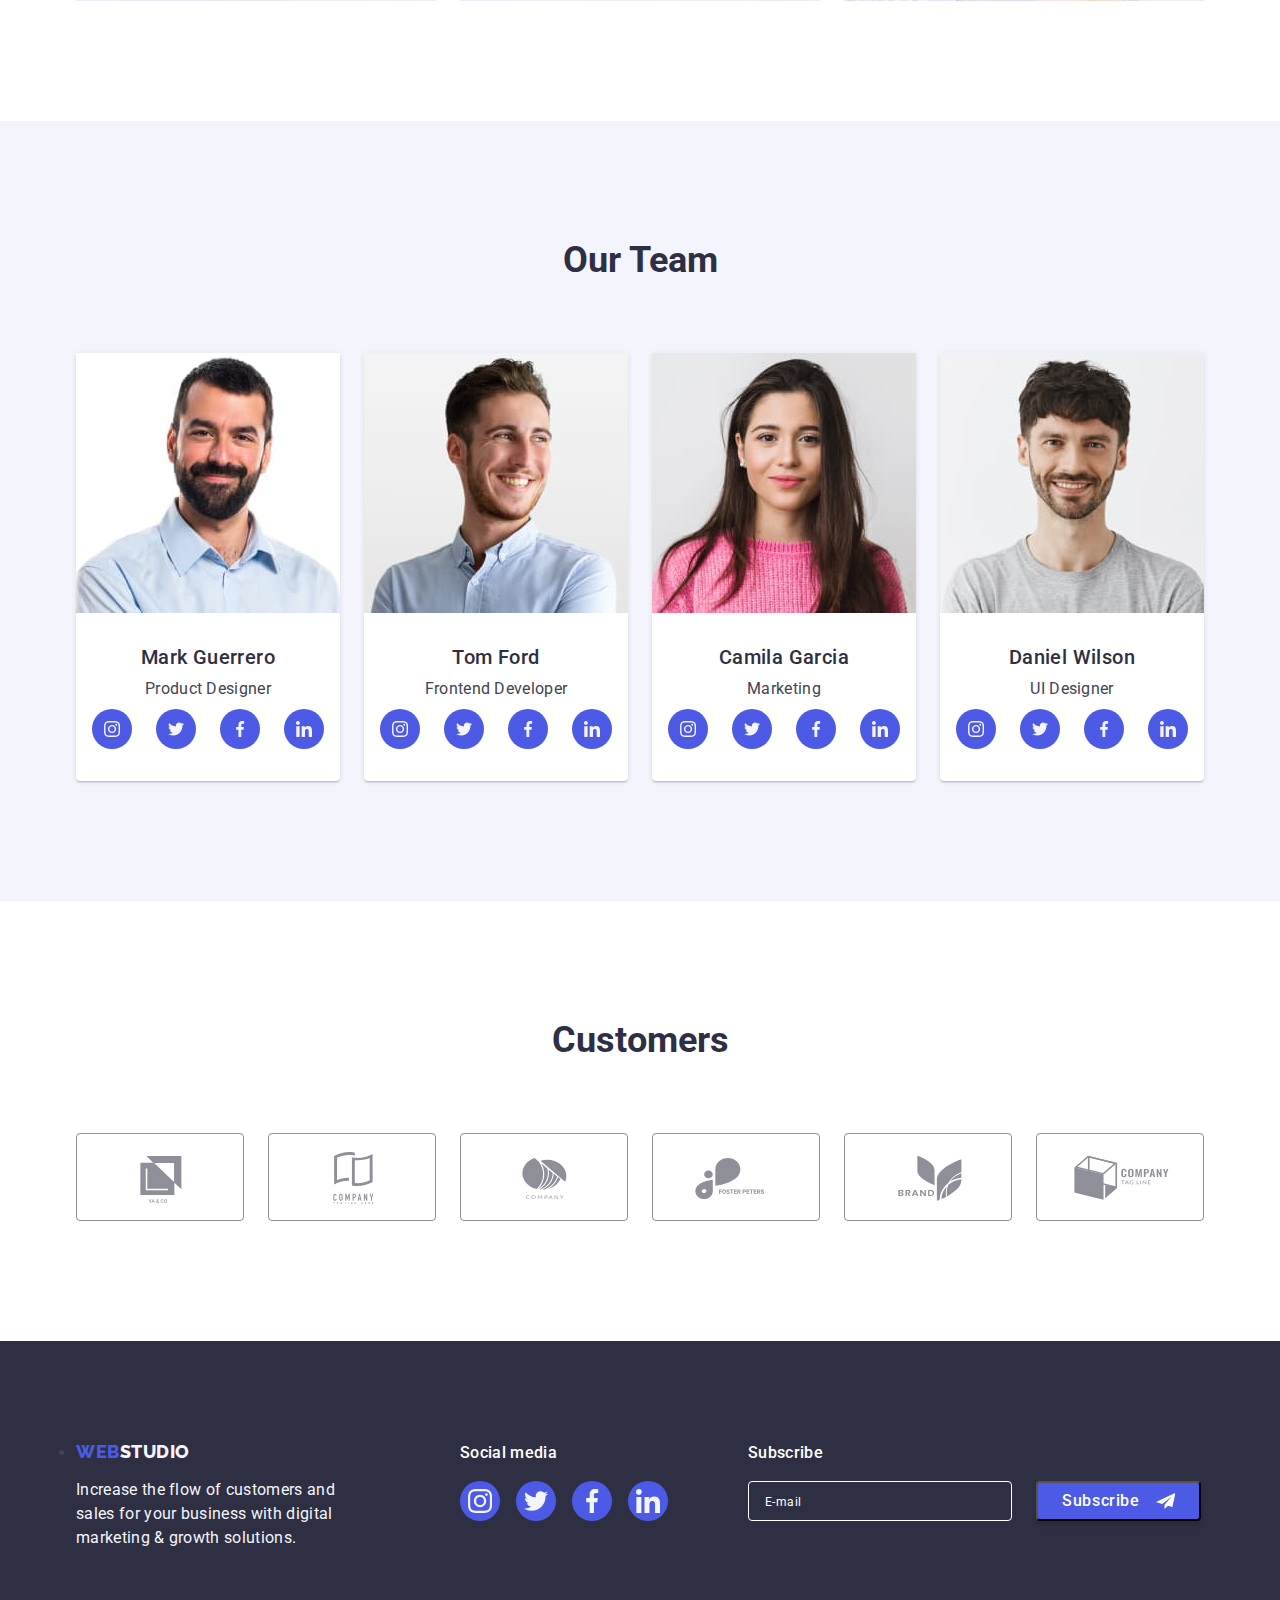
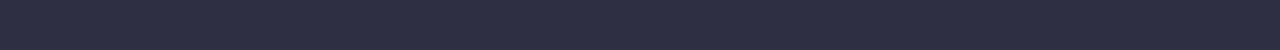
==== commit 05a857a0: "files new" ====
--- a/index.html
+++ b/index.html
@@ -53,7 +53,7 @@
             <use href="./images/sprite-burger-icon.svg#burger-icon"></use>
           </svg>
         </button>
-        </div>
+      </div>
       <div class="mobile-menu-container js-menu-container">
         <button
           type="button"
@@ -63,26 +63,26 @@
             <use href="./images/sprite-close-black.svg#close-black"></use>
           </svg>
         </button>
-        <ul class="nav-mobile list">
-          <li class="nav-mobile-item">
-            <a class="nav-mobile-link mobile-current link" href="./index.html"
+        <ul class="mobile-nav list">
+          <li class="mobile-nav-item">
+            <a class="mobile-nav-link mobile-current link" href="./index.html"
               >Studio</a
             >
           </li>
-          <li class="nav-mobile-item">
-            <a class="nav-mobile-link link" href="/portfolio.html">Portfolio</a>
-          </li>
-          <li class="nav-mobile-item">
-            <a class="nav-mobile-link link" href="">Contacts</a>
+          <li class="mobile-nav-item">
+            <a class="mobile-nav-link link" href="/portfolio.html">Portfolio</a>
+          </li>
+          <li class="mobile-nav-item">
+            <a class="mobile-nav-link link" href="">Contacts</a>
           </li>
         </ul>
         <ul class="mobile-contacts-list list">
-          <li class="contacts-mobile-item">
+          <li class="mobile-contacts-item">
             <a class="mobile-contacts-tel link" href="tel:+110001111111"
               >+11(000)111-11-11</a
             >
           </li>
-          <li class="contacts-mobile-item">
+          <li class="mobile-contacts-item">
             <a
               class="mobile-contacts-mail link"
               href="mailto:info@devstudio.com"
@@ -470,8 +470,6 @@
     </main>
     <footer class="footer-section">
       <div class="container footer-container tab-container">
-        <!-- <div class="footer-logo-social-wrapper"> -->
-
         <div class="footer-logo-section">
           <li class="logo-footer">
             <a class="logo link" href="./index.html"
@@ -516,7 +514,6 @@
             </li>
           </ul>
         </div>
-        <!-- </div> -->
         <div class="footer-subscribe">
           <p class="footer-social-descr">Subscribe</p>
           <form class="subscribe-form">
@@ -556,7 +553,7 @@
                 name="user-name"
                 class="modal-form-input"
                 required
-                pattern="^[a-zA-Zа-яА-Я]+"
+                pattern="^[a-zA-Za-яА-Я]+"
                 minlength="2"
               />
               <svg class="modal-form-input-icon" width="18" height="18">
@@ -609,7 +606,7 @@
             name="user-policy"
             class="modal-form-check visually-hidden"
           />
-          <label for="user-policy" class="modal-form-check-desk">
+          <label for="user-policy" class="modal-form-check-desc">
             <span class="modal-form-fake-checkbox">
               <svg width="10" height="8">
                 <use href="./images/sprite-vector.svg#vector"></use>
--- a/css/styles.css
+++ b/css/styles.css
@@ -93,7 +93,6 @@
   letter-spacing: 0.04em;
   line-height: 1.5;
   border-radius: 4px;
-  box-shadow: 0px 4px 4px rgba(0, 0, 0, 0.15);
   color: var(--light-color);
   background-color: var(--primary-brand-color);
   cursor: pointer;
@@ -159,9 +158,9 @@
   margin: -1px;
   padding: 0;
   border: 0;
-  white-space: nowrap;
+  /* white-space: nowrap; */
   overflow: hidden;
-  clip-path: inset(100%);
+  /* clip-path: inset(100%); */
   clip: rect(0 0 0 0);
   /* clip: rect(0, 0, 0, 0); */
 }
@@ -216,17 +215,36 @@
 .site-nav-studio {
   display: block;
   position: relative;
+  font-family: var(--primary-font);
+  font-style: normal;
+  font-weight: 500;
+  font-size: 16px;
+  line-height: 1.5;
+  letter-spacing: 0.02em;
+  color: var(--pressed-state-color);
   transition: background-color var(--transition-duration-and-func);
 }
-
+.site-nav-item {
+  display: block;
+  position: relative;
+  font-family: var(--primary-font);
+  font-style: normal;
+  font-weight: 500;
+  font-size: 16px;
+  line-height: 1.5;
+  letter-spacing: 0.02em;
+  color: var(--pressed-state-color);
+  transition: background-color var(--transition-duration-and-func);
+  color: var(--dark-color);
+}
 .site-nav-studio::after {
   position: absolute;
   display: block;
   content: "";
   width: 48px;
   height: 4px;
-  background-color: #404bbf;
-  margin-top: 24px;
+  background-color: var(--pressed-state-color);
+  margin-top: 20px;
 }
 
 .site-nav-portfolio {
@@ -242,8 +260,8 @@
   content: "";
   width: 66px;
   height: 4px;
-  background-color: #404bbf;
-  margin-top: 24px;
+  background-color: var(--pressed-state-color);
+  margin-top: 20px;
 }
 
 .site-nav-contacts {
@@ -279,6 +297,16 @@
 
 .contact-list {
   display: flex;
+}
+
+.contact-list-item {
+  font-family: var(--primary-font);
+  font-style: normal;
+  font-weight: 400;
+  font-size: 12px;
+  line-height: 1.17;
+  letter-spacing: 0.04em;
+  color: var(--dark-color);
 }
 
 .address.link {
@@ -328,11 +356,14 @@
 
 .hero-title {
   display: block;
-  font-weight: 700;
-  font-size: 36px;
-  line-height: 1.11;
+  font-family: var(--primary-font);
+  font-style: normal;
+  font-weight: 500;
+  font-size: 16px;
+  line-height: 1.5;
   text-align: center;
-  letter-spacing: 0.02em;
+  align-items: center;
+  letter-spacing: 0.04em;
   max-width: 320px;
   margin-left: auto;
   margin-right: auto;
@@ -663,7 +694,6 @@
   justify-content: center;
   align-items: center;
   height: 100%;
-  padding: 16px 32px;
   color: var(--subtitle-text-color);
   border: 1px solid var(--subtitle-text-color);
   border-radius: 4px;
@@ -729,7 +759,6 @@
 
 .logo-footer {
   margin-bottom: 16px;
-  text-align: center;
 }
 
 .footer-section.logo {
@@ -806,7 +835,13 @@
 }
 
 .footer-social-descr {
-  color: var(--light-color);
+  font-family: var(--primary-font);
+  font-style: normal;
+  font-weight: 500;
+  font-size: 16px;
+  line-height: 1.5;
+  letter-spacing: 0.02em;
+  color: var(--white-color);
   margin-bottom: 16px;
   text-align: start;
 }
@@ -909,37 +944,6 @@
     transform: translate(-50%, 0);
   }
 }
-
-/* .modal-close-btn {
-  display: flex;
-  justify-content: center;
-  align-items: center;
-  width: 24px;
-  height: 24px;
-  margin-left: auto;
-  margin-bottom: 24px;
-  cursor: pointer;
-  background-color: var(--accent-color);
-  border-radius: 50%;
-  border: 1px solid rgba(0, 0, 0, 0.1);
-  transition: background-color border var(--transition-duration-and-func);
-} */
-
-/* .modal-close-btn:hover,
-.modal-close-btn:focus {
-  background-color: var(--pressed-state-color);
-  border: 1px solid transparent;
-} */
-
-/* .modal-close-btn-icon {
-  fill: var(--dark-color);
-  transition: fill var(--transition-duration-and-func);
-} */
-
-/* .modal-close-btn:hover.modal-close-btn-icon,
-.modal-close-btn:focus.modal-close-btn-icon {
-  fill: var(--white-color);
-} */
 
 @media screen and (orientation: landscape) {
   .backdrop {
@@ -1163,7 +1167,6 @@
 
 .modal-form-submit {
   align-items: center;
-  text-align: center;
   min-width: 169px;
   height: 56px;
   font-family: var(--primary-font);
@@ -1188,42 +1191,6 @@
   background-color: var(--pressed-state-color);
 }
 
-.mobile-menu-open {
-  display: flex;
-  align-items: center;
-  justify-content: center;
-  min-height: 40px;
-  min-width: 40px;
-  margin: 0;
-  padding: 0;
-  background-color: transparent;
-  cursor: pointer;
-  border: none;
-  border-radius: 50%;
-  outline: none;
-}
-
-@media (min-width: 768px) {
-  .mobile-menu-open {
-    display: none;
-  }
-}
-
-.mobile-menu-open:hover,
-.mobile-menu-open:focus {
-  background-color: rgba(0, 0, 0, 0.1);
-}
-
-.mobile-menu-open-icon {
-  stroke: var(--dark-color);
-}
-
-.mobile-menu-close-btn {
-  min-width: 24px;
-  min-height: 24px;
-  border: 1px solid var(--accent-color);
-}
-
 .mobile-menu-container {
   position: fixed;
   top: 0;
@@ -1246,7 +1213,60 @@
   transform: translateX(0);
 }
 
-.nav-mobile-link {
+.mobile-menu-container.mobile-menu-open {
+  position: absolute;
+  top: 24px;
+  right: 24px;
+}
+
+.mobile-menu-open {
+  display: flex;
+  align-items: center;
+  justify-content: center;
+  min-height: 40px;
+  min-width: 40px;
+  margin: 0;
+  padding: 0;
+  background-color: transparent;
+  cursor: pointer;
+  border: none;
+  border-radius: 50%;
+  outline: none;
+}
+
+@media (min-width: 768px) {
+  .mobile-menu-open {
+    display: none;
+  }
+}
+
+.mobile-menu-open:hover,
+.mobile-menu-open:focus {
+  background-color: rgba(0, 0, 0, 0.1);
+}
+
+.mobile-menu-open-icon {
+  stroke: var(--dark-color);
+}
+
+.mobile-menu-close-btn {
+  display: flex;
+  justify-content: center;
+  align-items: center;
+  position: absolute;
+  top: 24px;
+  left: 380px;
+  right: 24px;
+  width: 24px;
+  height: 24px;
+  border-radius: 50%;
+  padding: 0;
+  background-color: var(--accent-color);
+  border: 1px solid rgba(0, 0, 0, 0.1);
+  transition: background-color var(--transition-duration-and-func);
+}
+
+.mobile-nav-item {
   font-family: var(--primary-font);
   font-style: normal;
   font-weight: 700;
@@ -1255,6 +1275,7 @@
   letter-spacing: 0.02em;
   text-transform: capitalize;
   color: var(--dark-color);
+  margin-bottom: 40px;
 }
 
 .mobile-current {
@@ -1271,13 +1292,7 @@
   margin-bottom: 40px;
 }
 
-.mobile-menu-container.mobile-menu-open {
-  position: absolute;
-  top: 24px;
-  right: 24px;
-}
-
-.nav-mobile {
+.mobile-nav {
   padding: 0;
   margin-bottom: auto;
 }
@@ -1300,22 +1315,33 @@
   margin-bottom: 48px;
 }
 
+@media only screen and (max-width: 427px) {
+  .mobile-contacts-tel {
+    font-size: 20px;
+  }
+}
 .mobile-contacts-tel {
   display: block;
-  margin-bottom: 40px;
-  color: var(--primary-brand);
+  font-family: var(--primary-font);
+  font-style: normal;
+  color: var(--primary-brand-color);
   font-weight: 700;
   font-size: 36px;
   line-height: 1.1;
   letter-spacing: 0.02em;
+  margin-bottom: 40px;
 }
 
 .mobile-contacts-mail {
+  font-family: "Roboto";
+  font-style: normal;
   font-weight: 500;
   font-size: 20px;
   line-height: 1.2;
   letter-spacing: 0.02em;
-}
+  color: var(--text-color);
+}
+
 .mobile-social-list {
   display: flex;
   justify-content: flex-start;
@@ -1344,31 +1370,9 @@
   fill: var(--light-color);
 }
 
-@media only screen and (max-width: 427px) {
-  .mobile-contacts-tel {
-    font-size: 20px;
-  }
-}
-
 .mobile-menu-overlay.is-open {
   opacity: 1;
   visibility: visible;
   pointer-events: auto;
   transform: translateX(0);
 }
-
-.mobile-menu-close {
-  position: absolute;
-  top: 24px;
-  right: 24px;
-  display: flex;
-  justify-content: center;
-  align-items: center;
-  width: 24px;
-  height: 24px;
-  border-radius: 50%;
-  padding: 0;
-  background-color: var(--accent-color);
-  border: 1px solid rgba(0, 0, 0, 0.1);
-  transition: background-color var(--transition-duration-and-func);
-}
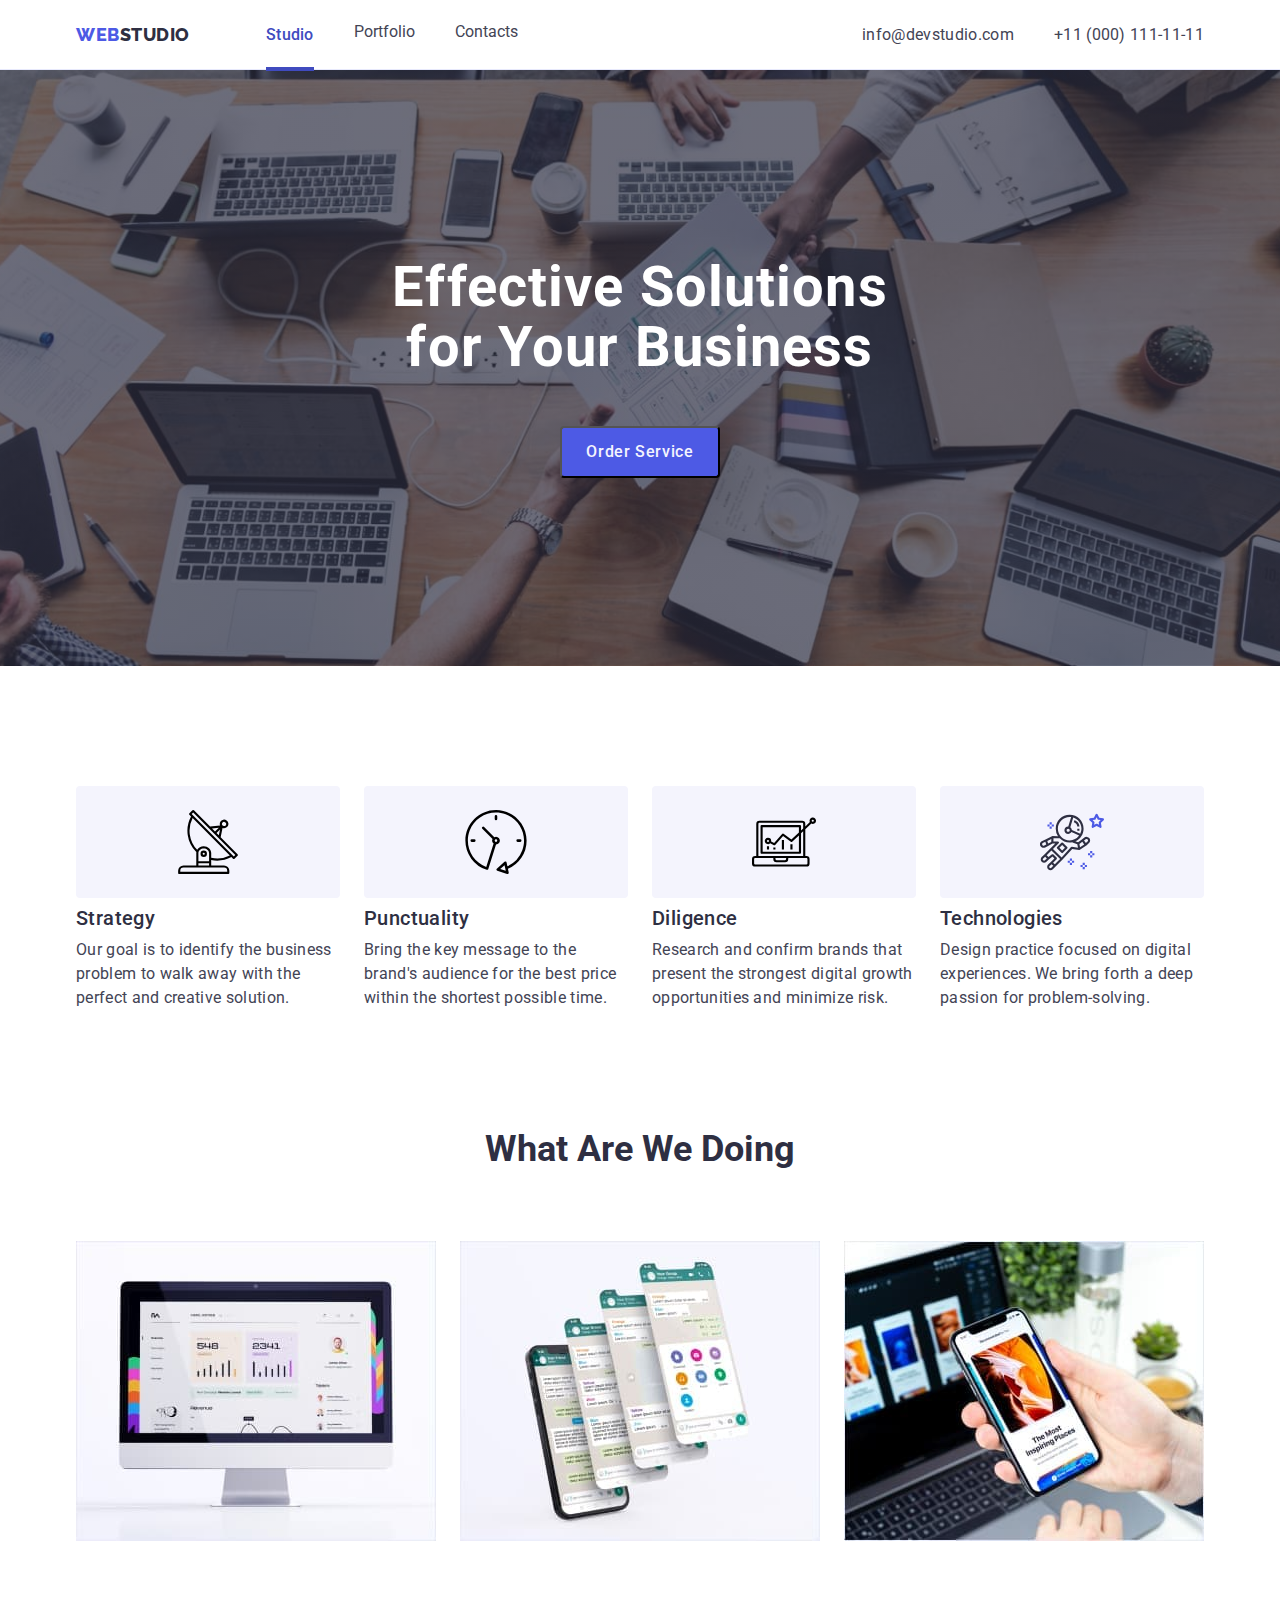
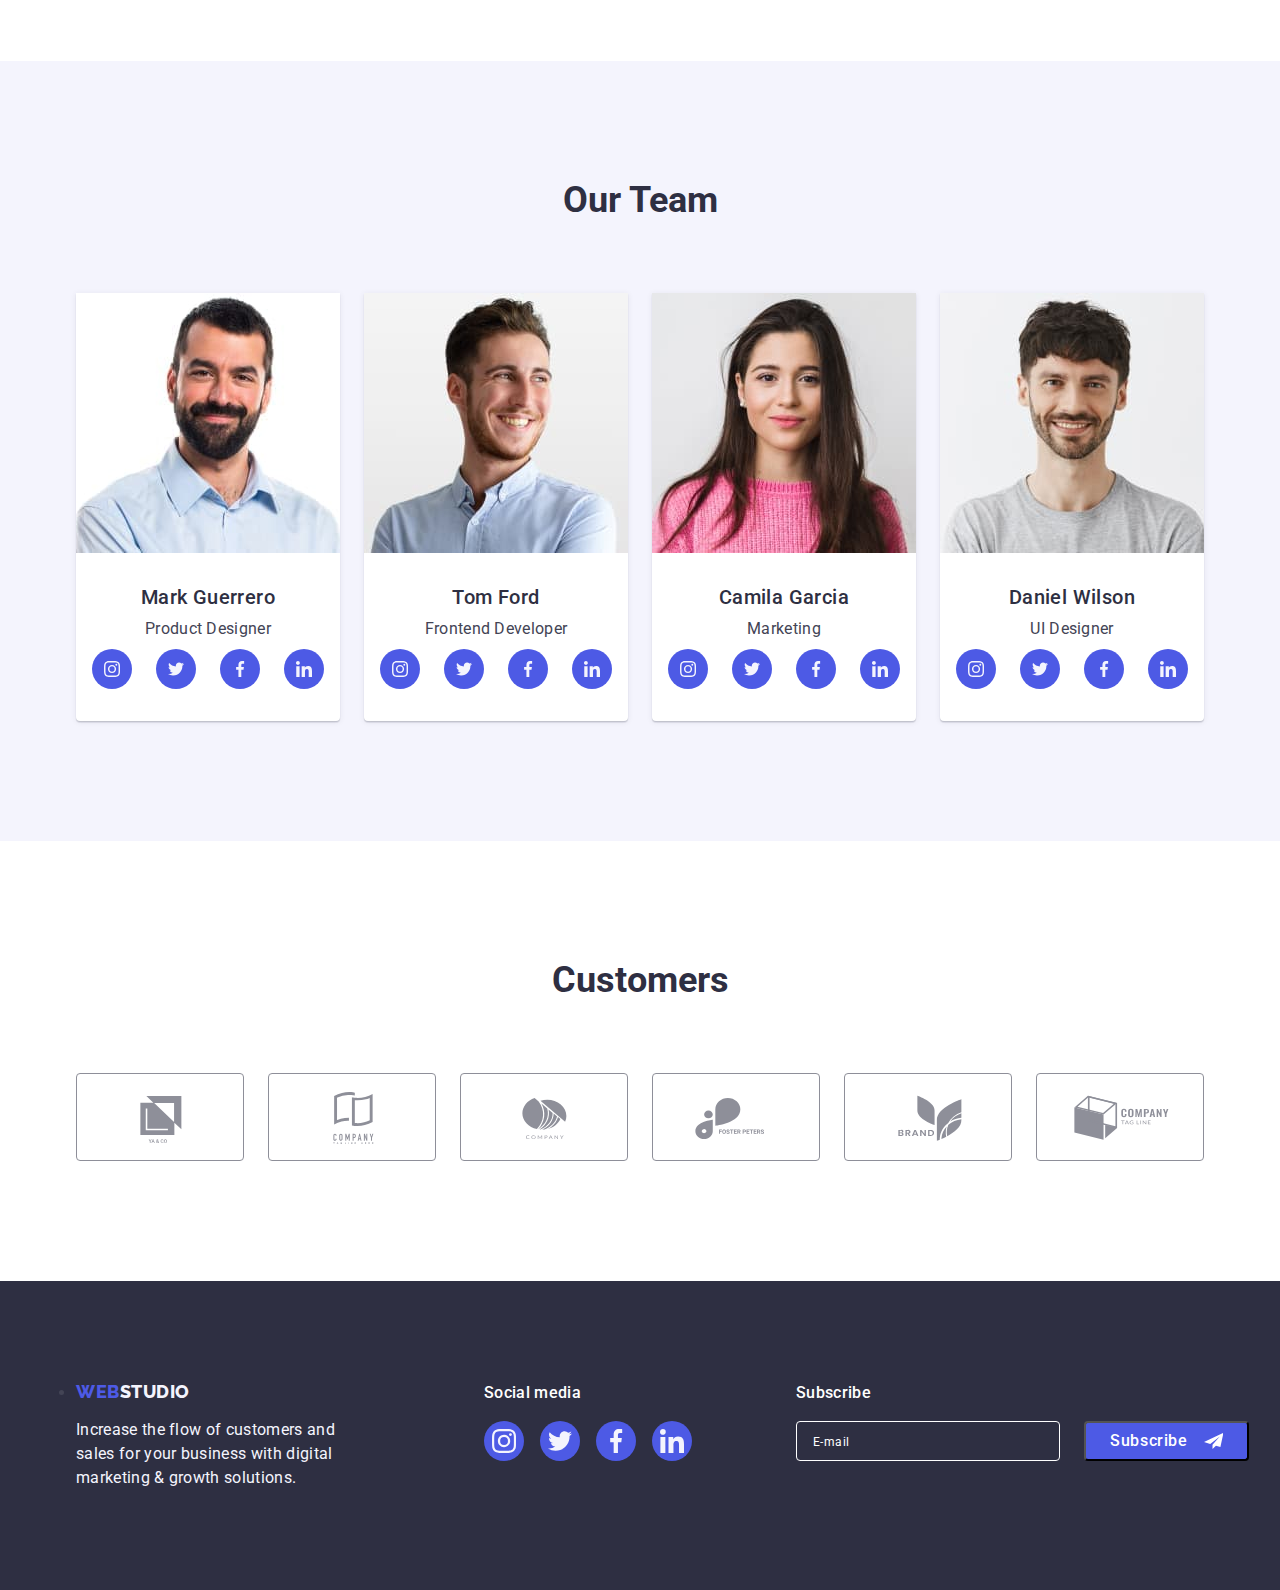
==== commit 1dd8fde0: "n" ====
--- a/index.html
+++ b/index.html
@@ -470,8 +470,8 @@
     </main>
     <footer class="footer-section">
       <div class="container footer-container tab-container">
-        <div class="footer-logo-section">
-          <li class="logo-footer">
+        <div class="footer-logo-wrapper">
+          <li class="footer-logo">
             <a class="logo link" href="./index.html"
               >Web<span class="logo-white">Studio</span></a
             >
@@ -541,10 +541,10 @@
             <use href="./images/sprite-close-black.svg#close-black"></use>
           </svg>
         </button>
+        <p class="modal-form-title">
+          Leave your contacts and we will call you back
+        </p>
         <form class="modal-form">
-          <p class="modal-form-title">
-            Leave your contacts and we will call you back
-          </p>
           <label class="modal-form-field">
             <span class="modal-form-input-desc">Name</span>
             <span class="modal-form-input-wrapper">
@@ -613,7 +613,7 @@
               </svg>
             </span>
             I accept the terms and conditions of the&nbsp;
-            <a href="">Privacy policy</a></label
+            <a class="privacy-policy" href="">Privacy policy</a></label
           >
           <button type="submit" class="modal-form-submit">Send</button>
         </form>
--- a/css/styles.css
+++ b/css/styles.css
@@ -134,6 +134,8 @@
   letter-spacing: 0.03em;
   text-transform: uppercase;
   align-items: center;
+  padding: 24px 0;
+  margin-right: auto;
   color: var(--primary-brand-color);
 }
 
@@ -176,11 +178,6 @@
   align-items: center;
 }
 
-.logo {
-  padding: 24px 0;
-  margin-right: auto;
-}
-
 @media only screen and (min-width: 1158px) {
   .logo {
     margin-right: 76px;
@@ -306,7 +303,7 @@
   font-size: 12px;
   line-height: 1.17;
   letter-spacing: 0.04em;
-  color: var(--dark-color);
+  color: var(--text-color);
 }
 
 .address.link {
@@ -336,6 +333,14 @@
   }
 
   .address.link {
+    font-size: 16px;
+    line-height: 1.5;
+    letter-spacing: 0.02em;
+  }
+}
+
+@media only screen and (min-width: 1158px) {
+  .contact-list-item {
     font-size: 16px;
     line-height: 1.5;
     letter-spacing: 0.02em;
@@ -358,12 +363,12 @@
   display: block;
   font-family: var(--primary-font);
   font-style: normal;
-  font-weight: 500;
-  font-size: 16px;
-  line-height: 1.5;
+  font-weight: 700;
+  font-size: 36px;
+  line-height: 1.11;
   text-align: center;
   align-items: center;
-  letter-spacing: 0.04em;
+  letter-spacing: 0.02em;
   max-width: 320px;
   margin-left: auto;
   margin-right: auto;
@@ -681,7 +686,8 @@
   justify-content: center;
   align-items: center;
   flex-wrap: wrap;
-  gap: 16px;
+  column-gap: 16px;
+  row-gap: 72px;
 }
 
 .customer-item {
@@ -733,7 +739,7 @@
     margin-right: auto;
   }
 
-  .logo-footer {
+  .footer-logo {
     text-align: start;
   }
 }
@@ -749,6 +755,11 @@
     max-width: 552px;
     padding: 0;
   }
+
+  .customer-list {
+    row-gap: 72px;
+  }
+
   .footer-container {
     width: 584px;
     flex-wrap: wrap;
@@ -757,8 +768,9 @@
   }
 }
 
-.logo-footer {
+.footer-logo {
   margin-bottom: 16px;
+  text-align: center;
 }
 
 .footer-section.logo {
@@ -768,6 +780,7 @@
   margin-bottom: 16px;
   text-align: center;
 }
+
 .footer-text {
   display: block;
   width: 264px;
@@ -793,17 +806,20 @@
     text-align: start;
   }
 
+  .footer-logo {
+    text-align: start;
+  }
+
   .footer.logo {
     text-align: start;
   }
-}
-
-@media only screen and (min-width: 1158px) {
   .footer-container {
     align-items: baseline;
-    gap: 0;
-  }
-  .footer-logo-section {
+    gap: 24px;
+  }
+}
+@media only screen and (min-width: 1158px) {
+  .footer-logo-wrapper {
     margin-right: 120px;
   }
 }
@@ -843,7 +859,13 @@
   letter-spacing: 0.02em;
   color: var(--white-color);
   margin-bottom: 16px;
-  text-align: start;
+  text-align: center;
+}
+
+@media only screen and (min-width: 768px) {
+  .footer-social-descr {
+    text-align: start;
+  }
 }
 
 @media only screen and (min-width: 1158px) {
@@ -897,7 +919,6 @@
   height: 40px;
   color: var(--white-color);
   background-color: var(--primary-brand-color);
-  box-shadow: 0px 4px 4px rgba(0, 0, 0, 0.15);
   border-radius: 4px;
   transition: background-color var(--transition-duration-and-func);
 }
@@ -1030,6 +1051,7 @@
   text-align: center;
   letter-spacing: 0.02em;
   color: var(--dark-color);
+  margin-bottom: 16px;
 }
 
 .modal-form-input-desc {
@@ -1061,8 +1083,6 @@
   top: 50%;
   left: 16px;
   transform: translateY(-50%);
-  width: 18px;
-  height: 18px;
   fill: var(--dark-color);
   transition: fill var(--transition-duration-and-func);
 }
@@ -1120,6 +1140,17 @@
   margin-top: 16px;
   margin-bottom: 24px;
   color: var(--subtitle-text-color);
+}
+
+.modal-form-check-desc.privacy-policy {
+  font-family: var(--primary-font);
+  font-weight: 400;
+  font-size: 12px;
+  line-height: 1.33;
+  letter-spacing: 0.04em;
+  margin-top: 16px;
+  margin-bottom: 24px;
+  color: var(--primary-brand-color);
 }
 
 .modal-form-input:focus {
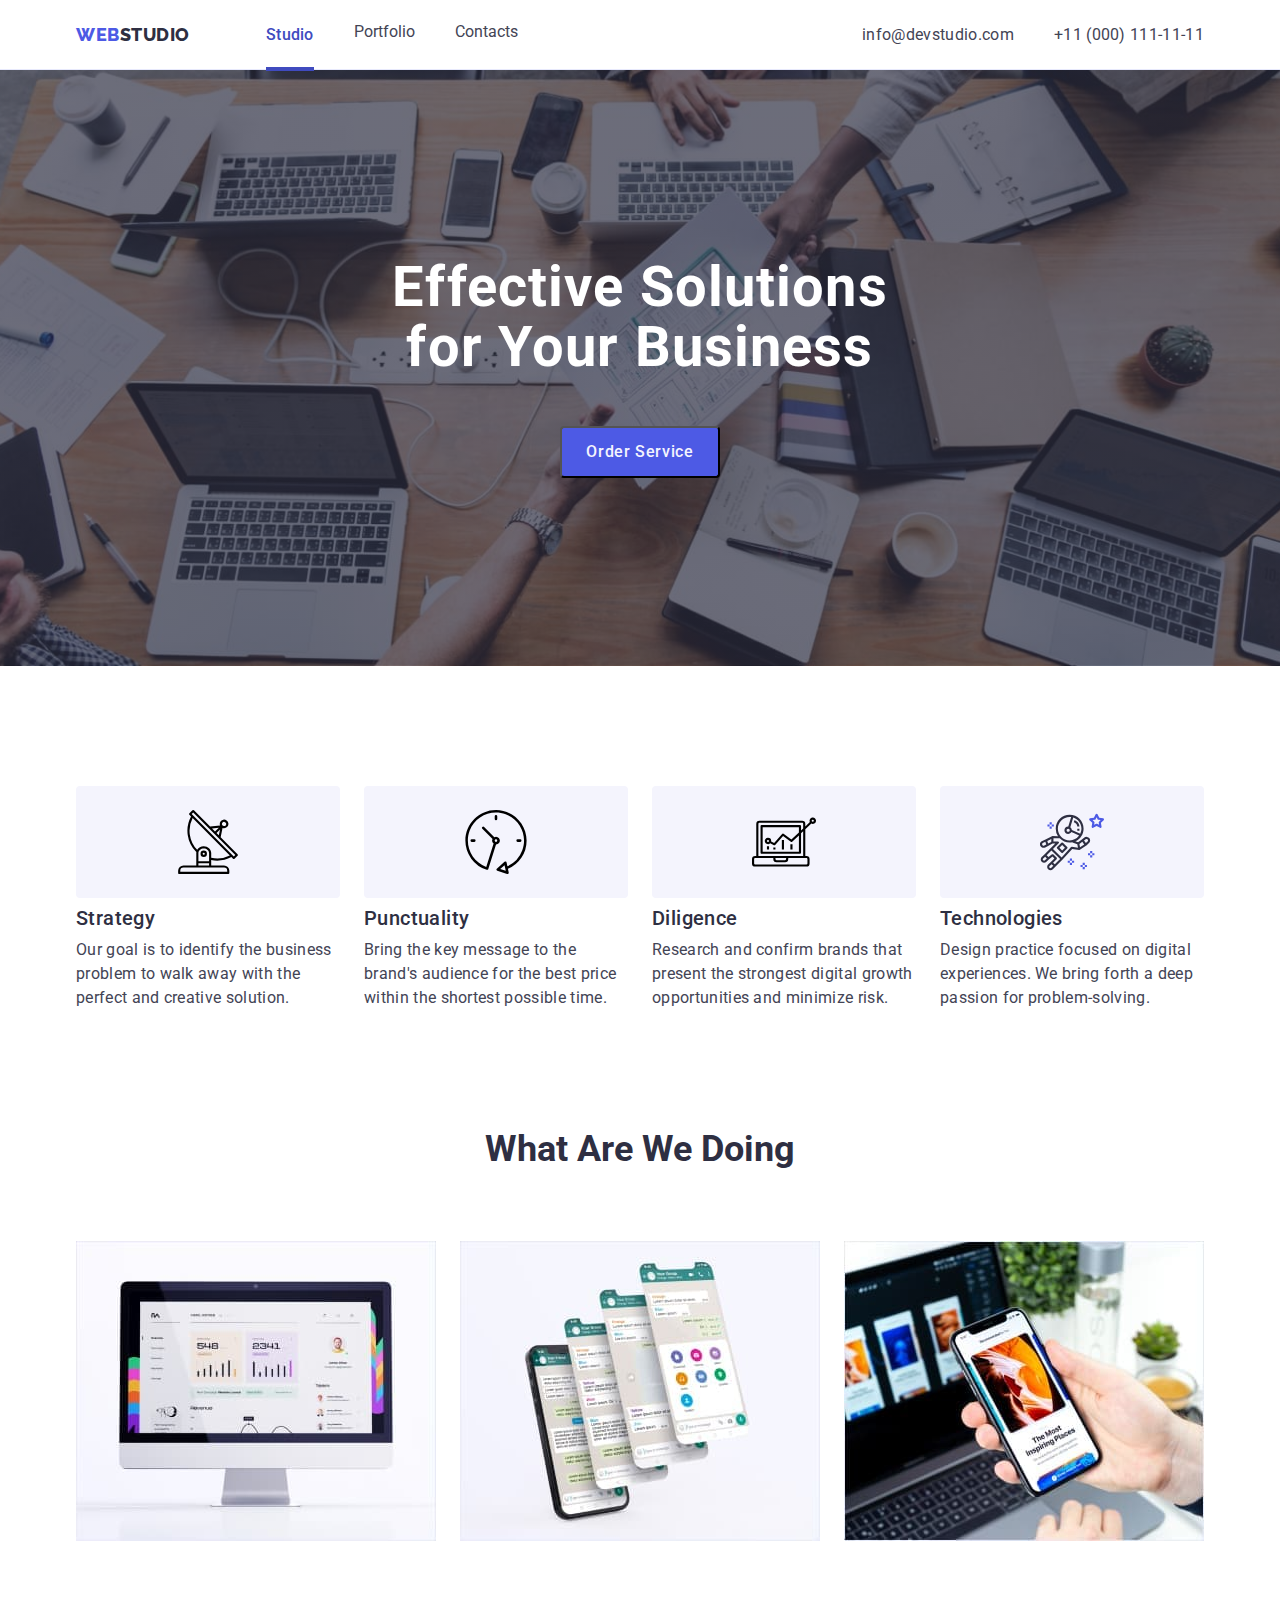
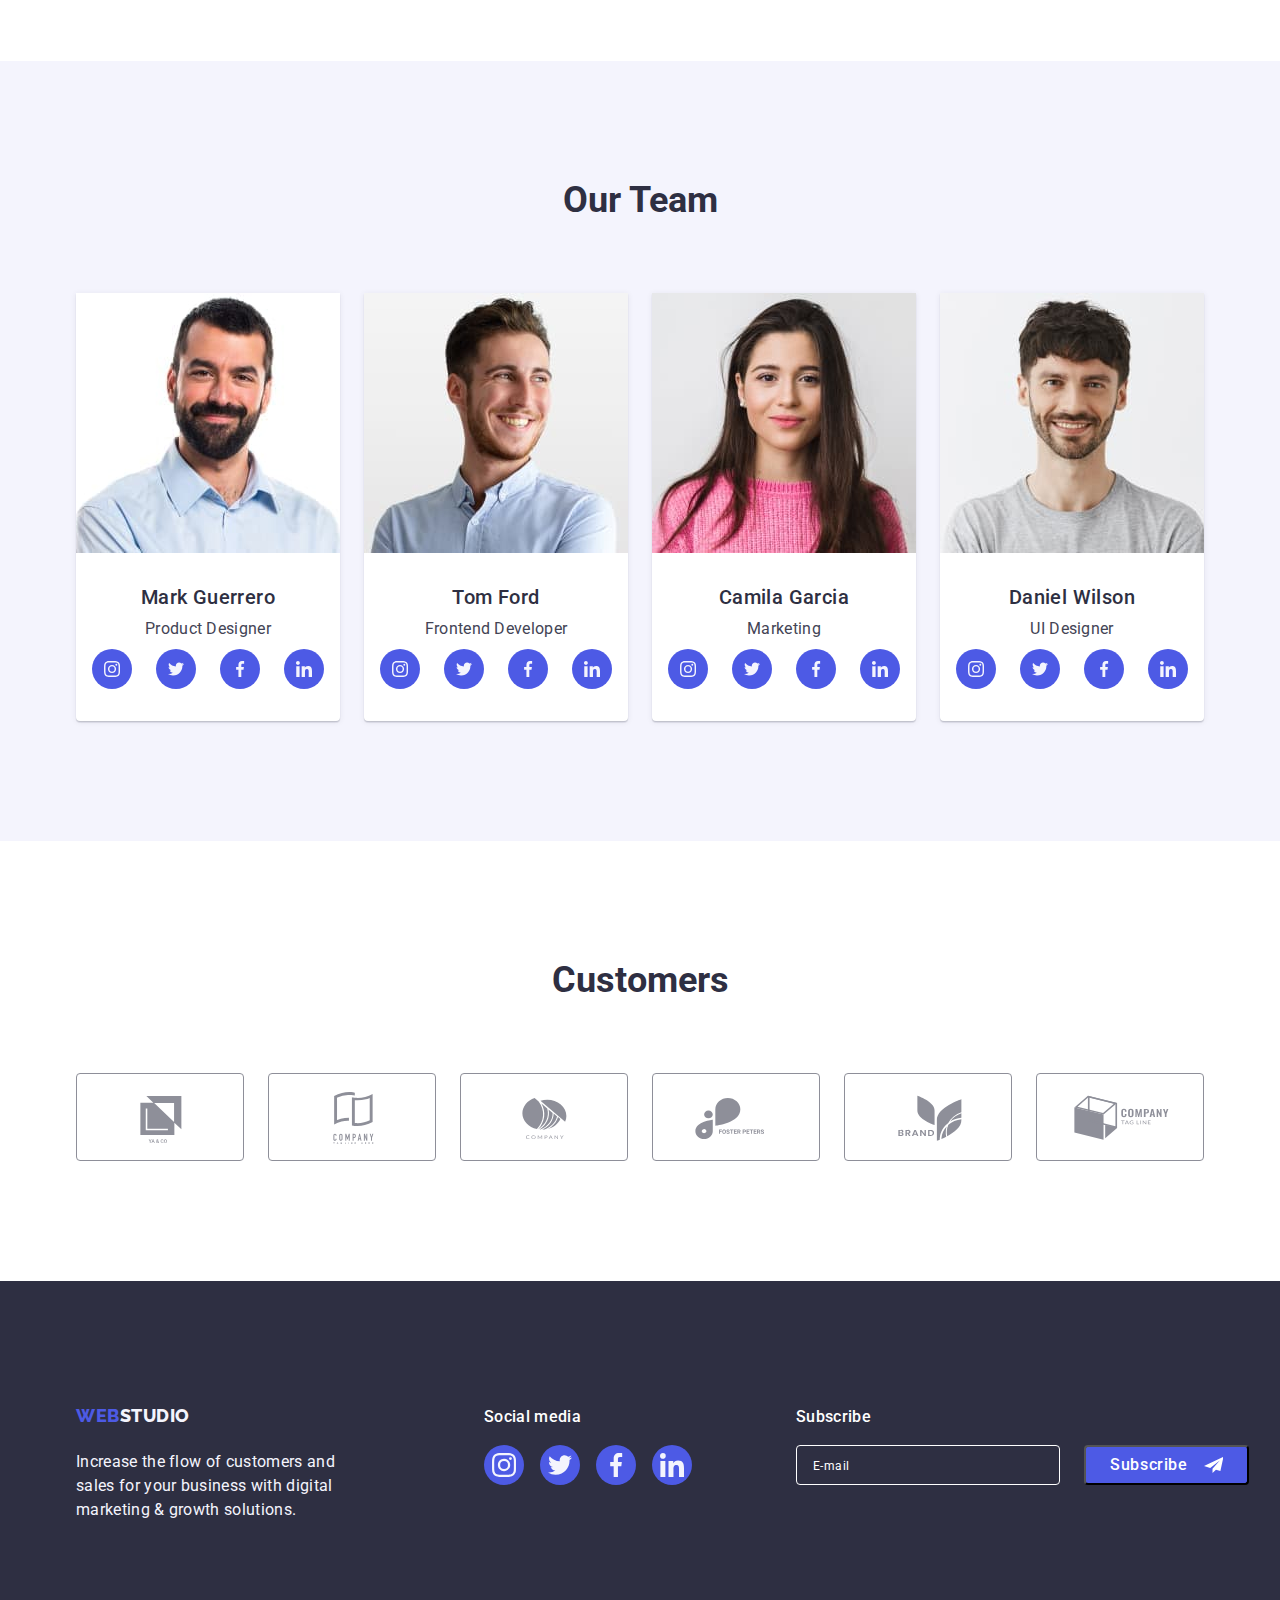
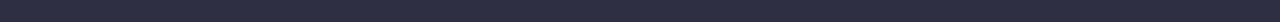
==== commit df996792: "new" ====
--- a/index.html
+++ b/index.html
@@ -471,11 +471,9 @@
     <footer class="footer-section">
       <div class="container footer-container tab-container">
         <div class="footer-logo-wrapper">
-          <li class="footer-logo">
-            <a class="logo link" href="./index.html"
-              >Web<span class="logo-white">Studio</span></a
-            >
-          </li>
+          <a class="logo footer-logo link" href="./index.html"
+            >Web<span class="logo-white">Studio</span></a
+          >
           <p class="footer-text">
             Increase the flow of customers and sales for your business with
             digital marketing & growth solutions.
--- a/css/styles.css
+++ b/css/styles.css
@@ -769,7 +769,7 @@
 }
 
 .footer-logo {
-  margin-bottom: 16px;
+  display: block;
   text-align: center;
 }
 
@@ -810,14 +810,12 @@
     text-align: start;
   }
 
-  .footer.logo {
-    text-align: start;
-  }
   .footer-container {
     align-items: baseline;
     gap: 24px;
   }
 }
+
 @media only screen and (min-width: 1158px) {
   .footer-logo-wrapper {
     margin-right: 120px;
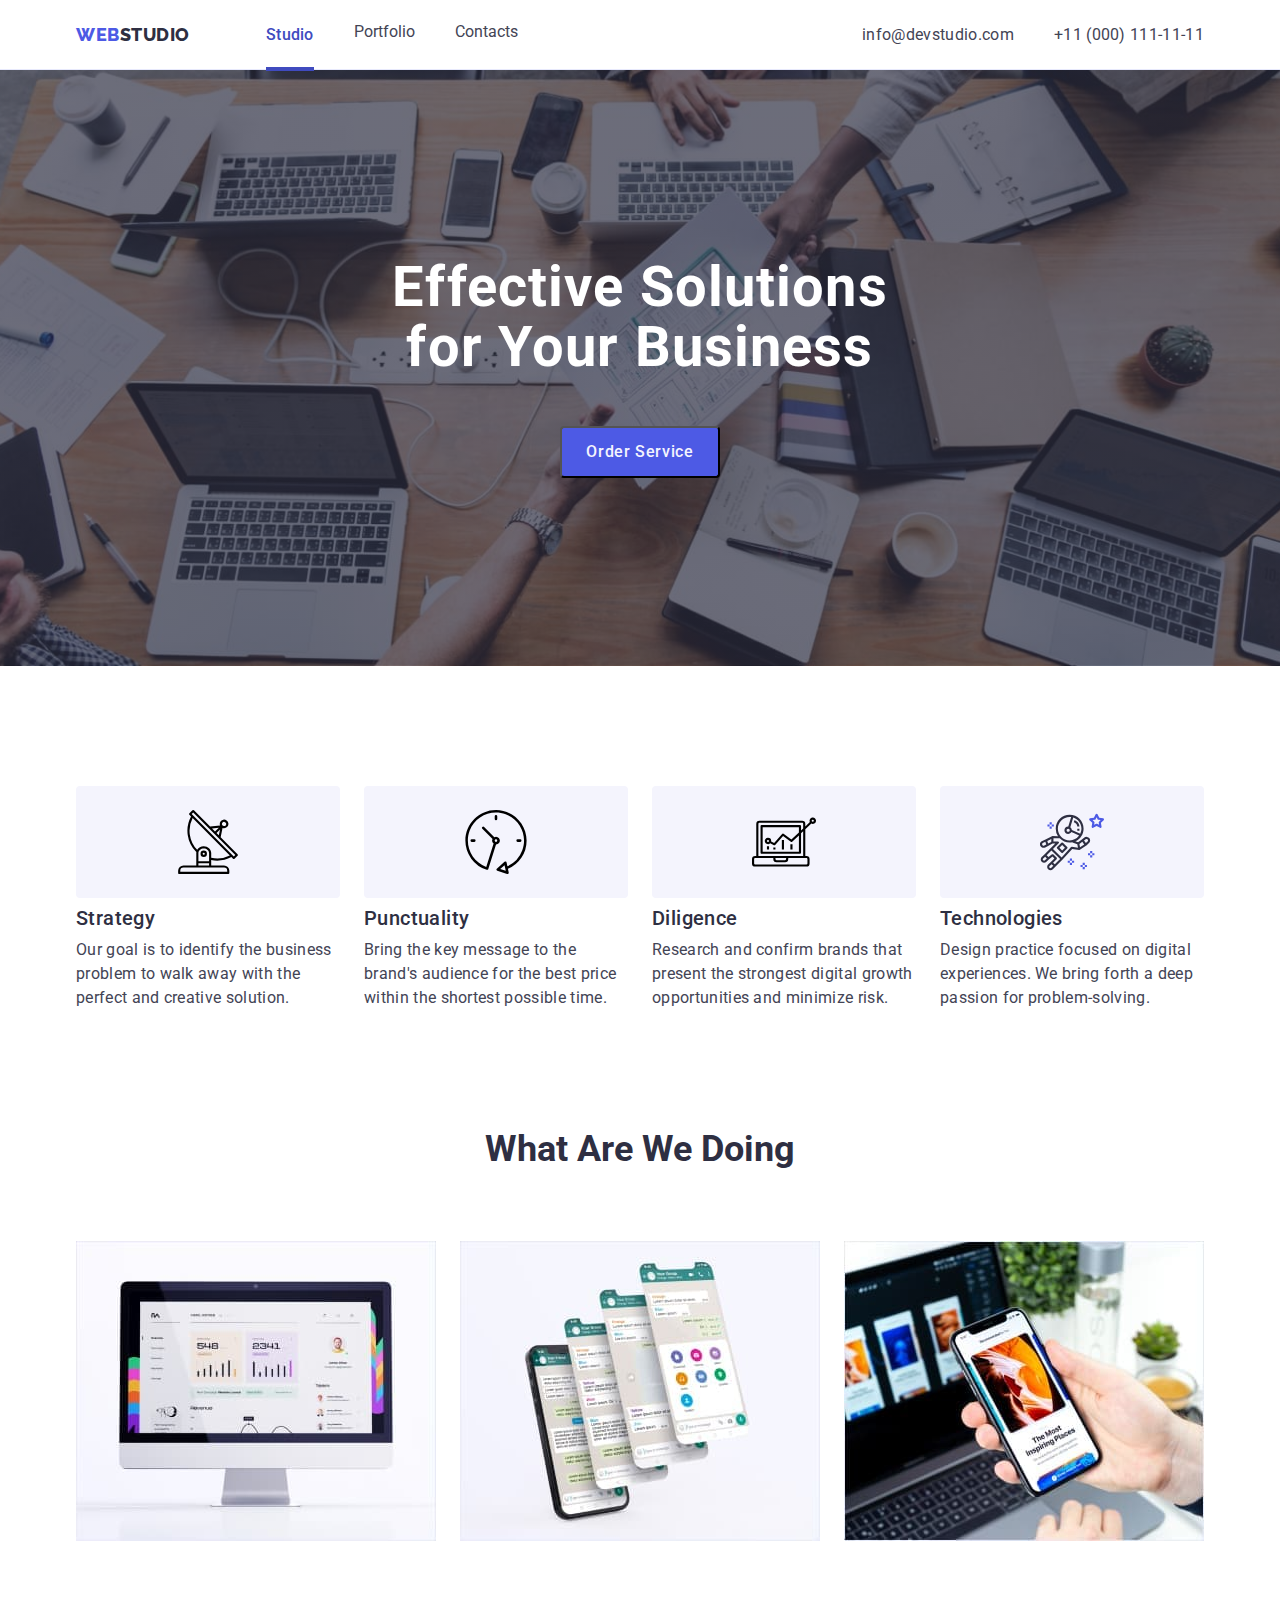
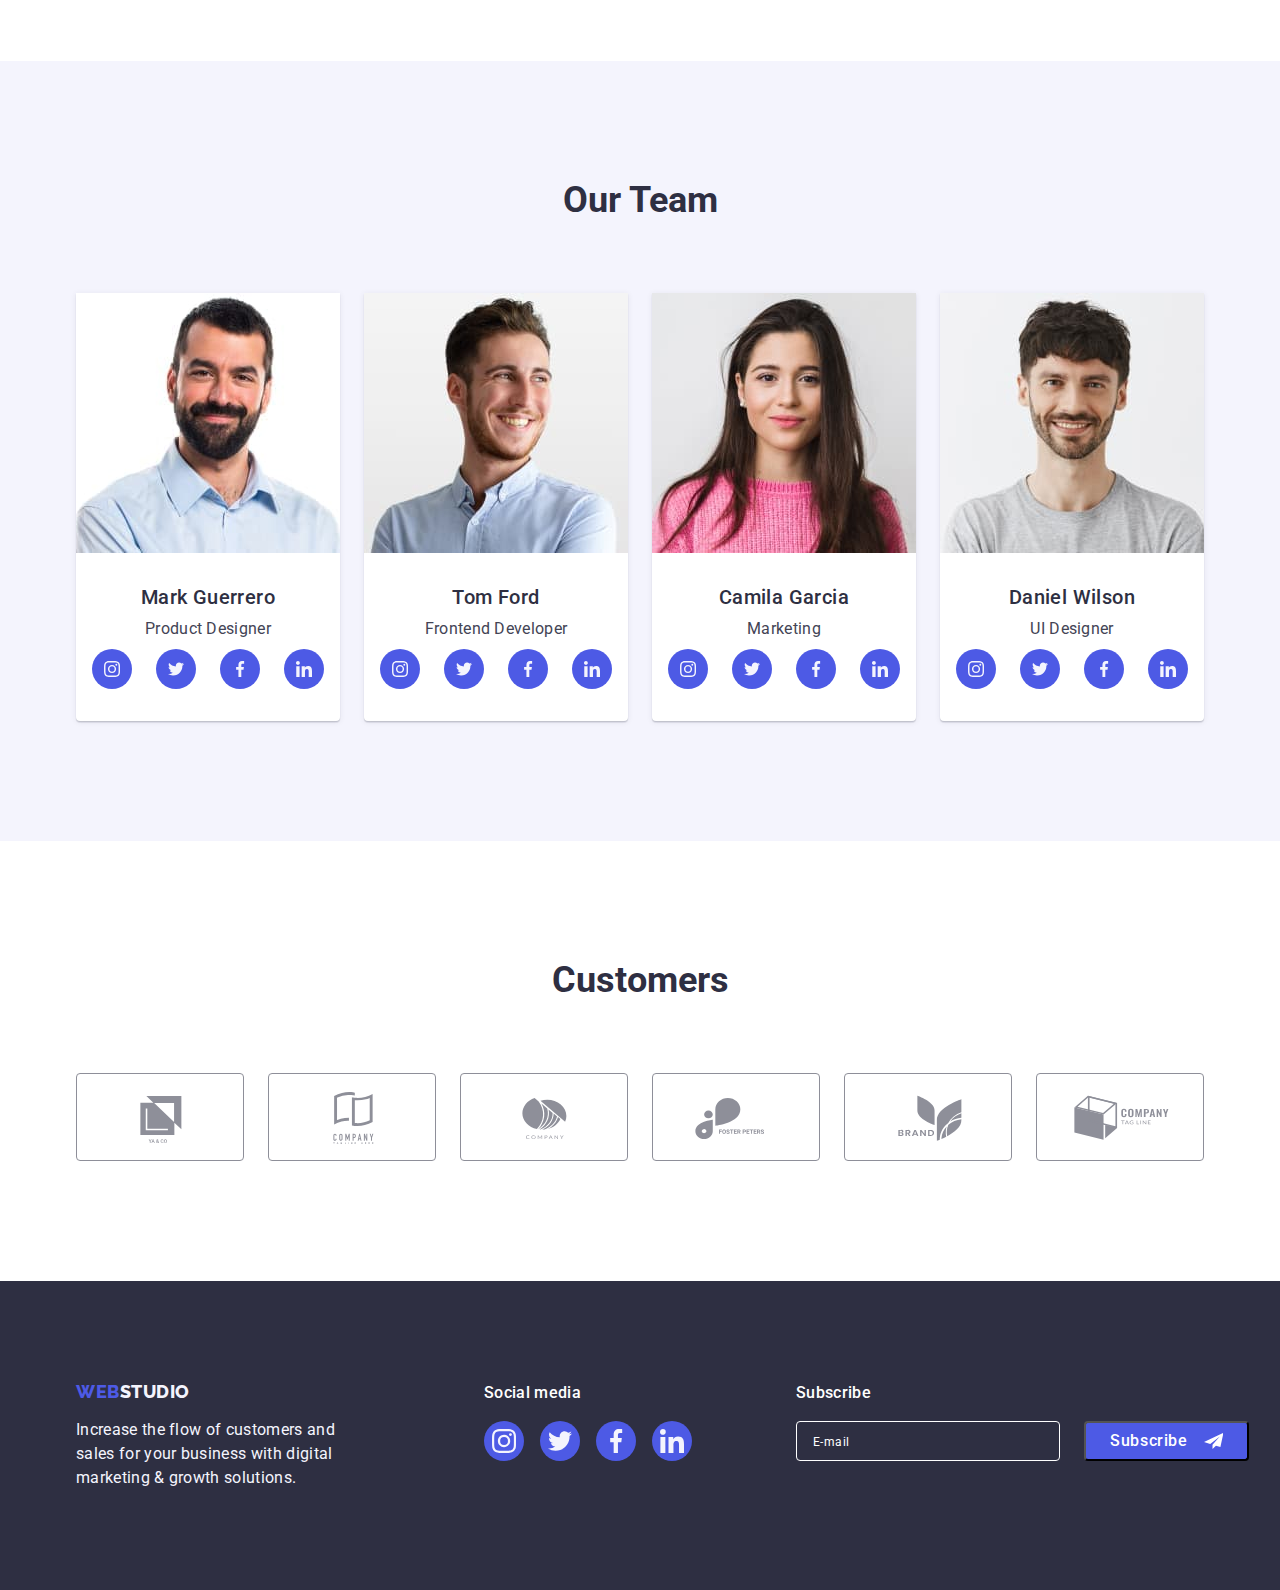
==== commit 9a6cf630: "files new" ====
--- a/index.html
+++ b/index.html
@@ -20,7 +20,7 @@
   <body>
     <header class="header">
       <div class="container container-header">
-        <a class="logo link" href="./index.html">
+        <a class="logo-header link" href="./index.html">
           Web<span class="logo-black">Studio</span>
         </a>
         <nav class="page-nav">
@@ -471,7 +471,7 @@
     <footer class="footer-section">
       <div class="container footer-container tab-container">
         <div class="footer-logo-wrapper">
-          <a class="logo footer-logo link" href="./index.html"
+          <a class="logo-footer link" href="./index.html"
             >Web<span class="logo-white">Studio</span></a
           >
           <p class="footer-text">
--- a/css/styles.css
+++ b/css/styles.css
@@ -126,7 +126,7 @@
   color: var(--dark-color);
 }
 
-.logo {
+.logo-header {
   font-family: var(--secondary-font);
   font-weight: 800;
   font-size: 18px;
@@ -179,7 +179,7 @@
 }
 
 @media only screen and (min-width: 1158px) {
-  .logo {
+  .logo-header {
     margin-right: 76px;
   }
 }
@@ -739,7 +739,7 @@
     margin-right: auto;
   }
 
-  .footer-logo {
+  .logo-footer {
     text-align: start;
   }
 }
@@ -768,12 +768,22 @@
   }
 }
 
-.footer-logo {
+.logo-footer {
   display: block;
   text-align: center;
-}
-
-.footer-section.logo {
+  font-family: var(--secondary-font);
+  font-weight: 800;
+  font-size: 18px;
+  line-height: 1.17;
+  letter-spacing: 0.03em;
+  text-transform: uppercase;
+  align-items: center;
+  margin-right: auto;
+  margin-bottom: 16px;
+  color: var(--primary-brand-color);
+}
+
+.footer-section.logo-footer {
   display: block;
   padding-top: 0;
   padding-bottom: 0;
@@ -806,7 +816,7 @@
     text-align: start;
   }
 
-  .footer-logo {
+  .logo-footer {
     text-align: start;
   }
 
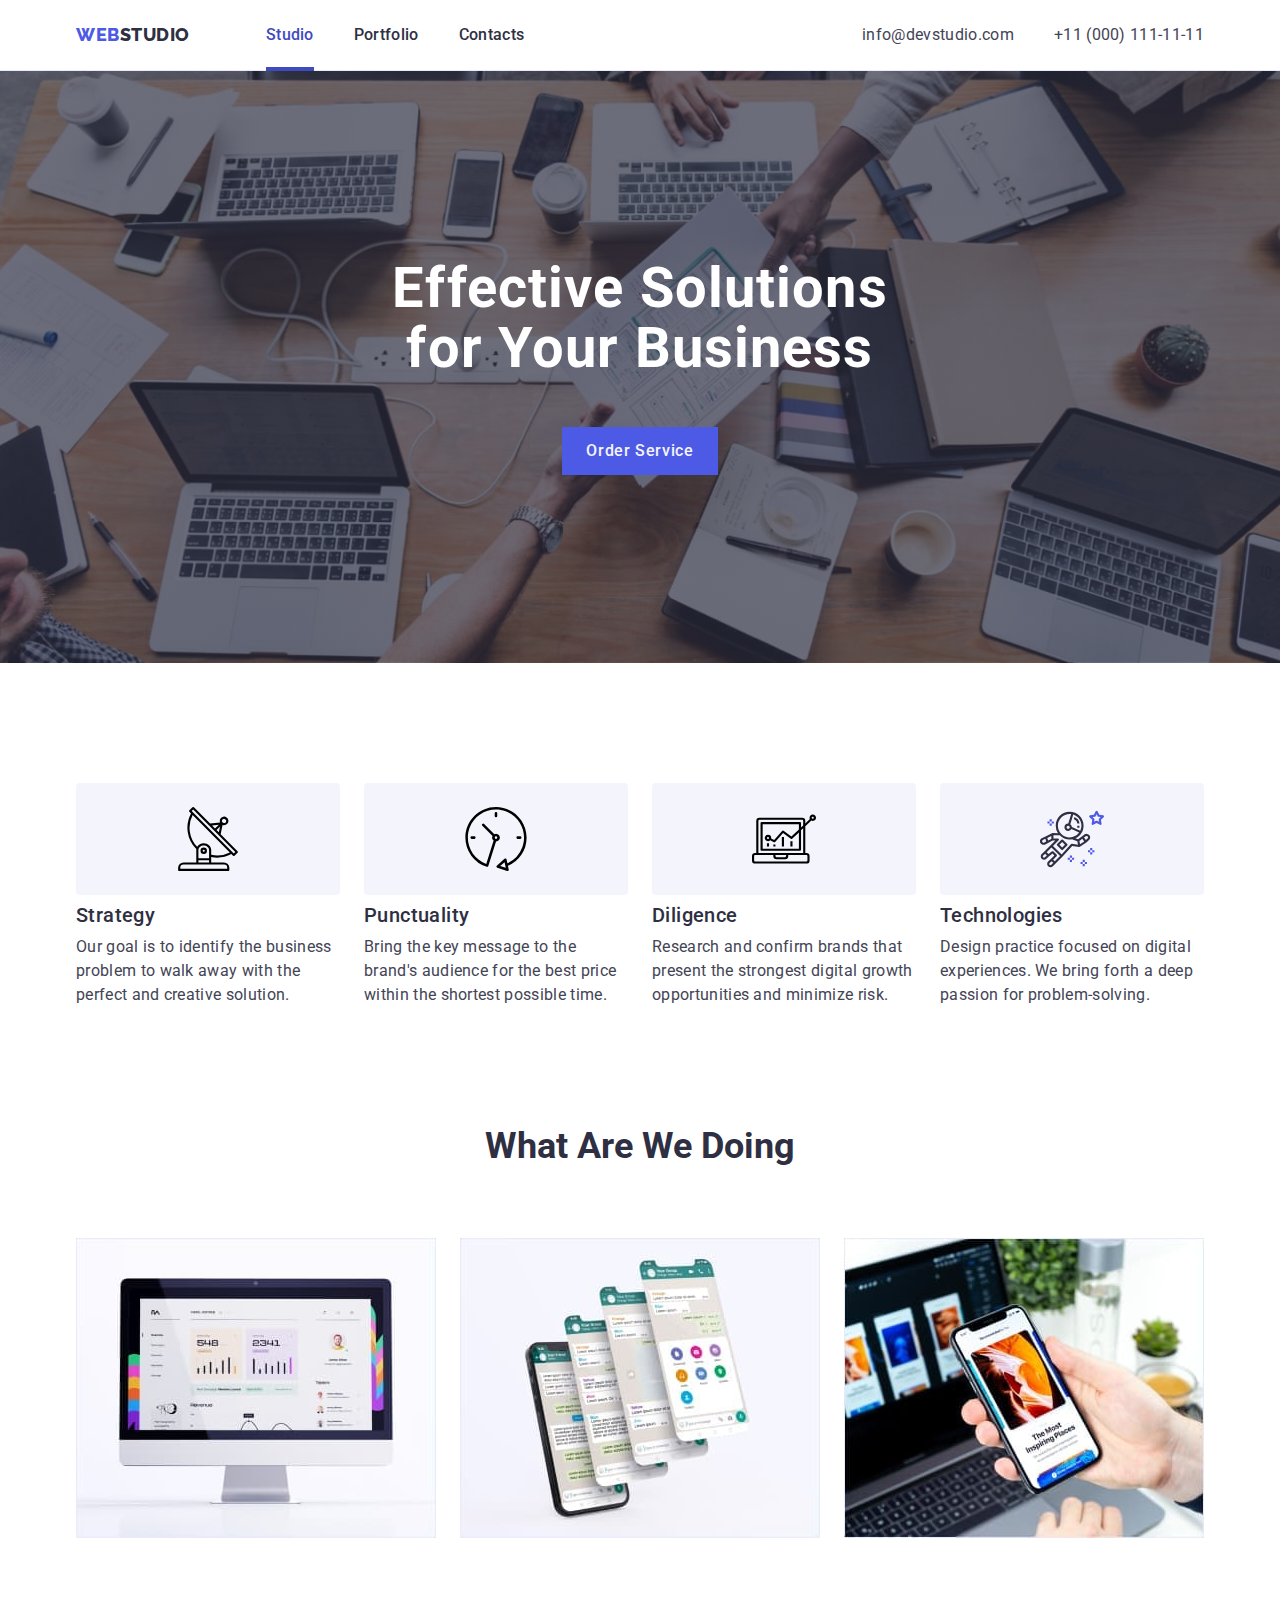
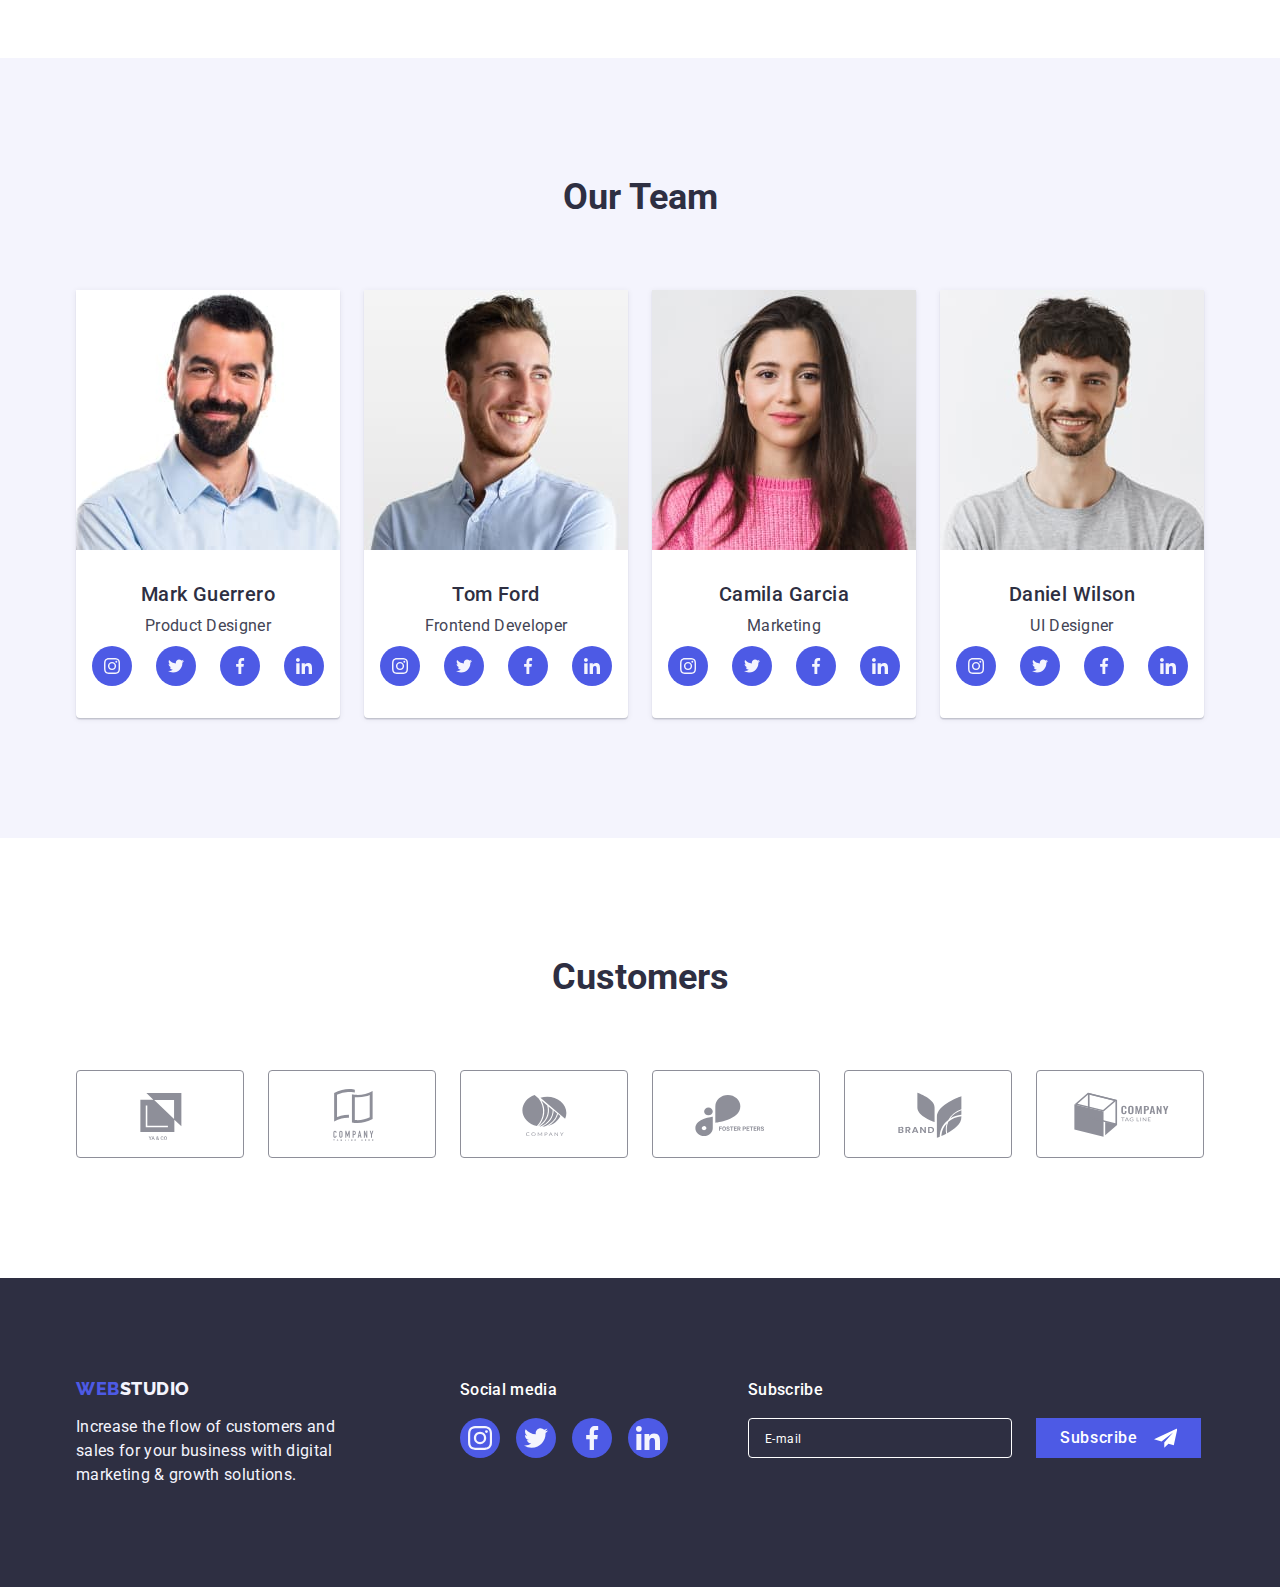
==== commit b484da2e: "new" ====
--- a/index.html
+++ b/index.html
@@ -25,13 +25,13 @@
         </a>
         <nav class="page-nav">
           <ul class="site-nav list">
-            <li class="item site-nav-studio">
+            <li class="site-nav-studio site-nav-item">
               <a class="link current" href="./index.html">Studio</a>
             </li>
-            <li class="item">
+            <li class="site-nav-item">
               <a class="link" href="./portfolio.html">Portfolio</a>
             </li>
-            <li class="item">
+            <li class="site-nav-item">
               <a class="link" href="">Contacts</a>
             </li>
           </ul>
@@ -72,7 +72,7 @@
           <li class="mobile-nav-item">
             <a class="mobile-nav-link link" href="/portfolio.html">Portfolio</a>
           </li>
-          <li class="mobile-nav-item">
+          <li class="mobile-nav-item mobile-nav-contacts">
             <a class="mobile-nav-link link" href="">Contacts</a>
           </li>
         </ul>
@@ -594,7 +594,7 @@
             <span class="modal-form-input-desc">Comment</span>
             <textarea
               name="user-message"
-              class="modal-form-message"
+              class="modal-form-message modal-form-input"
               placeholder="Text input"
             ></textarea>
           </label>
@@ -607,13 +607,13 @@
           <label for="user-policy" class="modal-form-check-desc">
             <span class="modal-form-fake-checkbox">
               <svg width="10" height="8">
-                <use href="./images/sprite-vector.svg#vector"></use>
+                <use href="./images/checkbox.svg#icon-checkbox"></use>
               </svg>
             </span>
             I accept the terms and conditions of the&nbsp;
             <a class="privacy-policy" href="">Privacy policy</a></label
           >
-          <button type="submit" class="modal-form-submit">Send</button>
+          <button type="submit" class="button modal-form-submit">Send</button>
         </form>
       </div>
     </div>
--- a/css/styles.css
+++ b/css/styles.css
@@ -92,10 +92,15 @@
   font-weight: 500;
   letter-spacing: 0.04em;
   line-height: 1.5;
-  border-radius: 4px;
   color: var(--light-color);
   background-color: var(--primary-brand-color);
+  border: none;
   cursor: pointer;
+}
+
+.button:hover,
+.button:focus {
+  background-color: var(--pressed-state-color);
 }
 
 .hero-container {
@@ -189,27 +194,11 @@
   gap: 40px;
 }
 
-.site-nav.link {
-  display: block;
-  position: relative;
-  padding-top: 24px;
-  padding-bottom: 24px;
-  font-weight: 500;
-  line-height: 1.5;
-  letter-spacing: 0.02em;
-  transition: color var(--transition-duration-and-func);
-}
-
-.site-nav.link:hover,
-.link:focus {
-  color: var(--pressed-state-color);
-}
-
 .current {
   color: var(--pressed-state-color);
 }
 
-.site-nav-studio {
+.site-nav.link {
   display: block;
   position: relative;
   font-family: var(--primary-font);
@@ -218,9 +207,12 @@
   font-size: 16px;
   line-height: 1.5;
   letter-spacing: 0.02em;
-  color: var(--pressed-state-color);
-  transition: background-color var(--transition-duration-and-func);
-}
+  transition: color var(--transition-duration-and-func);
+  color: var(--dark-color);
+  padding-top: 24px;
+  padding-bottom: 24px;
+}
+
 .site-nav-item {
   display: block;
   position: relative;
@@ -230,10 +222,25 @@
   font-size: 16px;
   line-height: 1.5;
   letter-spacing: 0.02em;
-  color: var(--pressed-state-color);
+  transition: color var(--transition-duration-and-func);
+  color: var(--dark-color);
+  padding-top: 23px;
+  padding-bottom: 23px;
+}
+
+.site-nav-studio {
+  display: block;
+  position: relative;
   transition: background-color var(--transition-duration-and-func);
-  color: var(--dark-color);
-}
+}
+
+.site-nav-portfolio {
+  display: block;
+  position: relative;
+  color: currentColor;
+  transition: background-color var(--transition-duration-and-func);
+}
+
 .site-nav-studio::after {
   position: absolute;
   display: block;
@@ -244,13 +251,6 @@
   margin-top: 20px;
 }
 
-.site-nav-portfolio {
-  display: block;
-  position: relative;
-  color: currentColor;
-  transition: background-color var(--transition-duration-and-func);
-}
-
 .site-nav-portfolio::after {
   position: absolute;
   display: block;
@@ -261,6 +261,15 @@
   margin-top: 20px;
 }
 
+.site-nav.link:hover,
+.site-nav.link:focus {
+  color: var(--pressed-state-color);
+}
+
+.current {
+  color: var(--pressed-state-color);
+}
+
 .site-nav-contacts {
   display: block;
   position: relative;
@@ -274,7 +283,7 @@
   content: "";
   width: 67px;
   height: 4px;
-  background-color: #404bbf;
+  background-color: var(--pressed-state-color);
   margin-top: 24px;
 }
 
@@ -306,7 +315,8 @@
   color: var(--text-color);
 }
 
-.address.link {
+.contact-list.link {
+  font-family: var(--primary-font);
   font-style: normal;
   font-weight: 400;
   font-size: 12px;
@@ -315,7 +325,7 @@
   transition: color var(--transition-duration-and-func);
 }
 
-.address.link:hover,
+.contact-list.link:hover,
 .link:focus {
   color: var(--pressed-state-color);
 }
@@ -332,15 +342,35 @@
     gap: 40px;
   }
 
-  .address.link {
+  .contact-list-item {
+    font-family: var(--primary-font);
+    font-style: normal;
+    font-weight: 400;
+    font-size: 12px;
+    line-height: 1.17;
+    letter-spacing: 0.04em;
+    color: var(--text-color);
+    transition: color var(--transition-duration-and-func);
+  }
+
+  .contact-list.link {
+    font-family: var(--primary-font);
+    font-style: normal;
+    font-weight: 400;
+    font-size: 12px;
+    line-height: 1.17;
+    letter-spacing: 0.04em;
+    transition: color var(--transition-duration-and-func);
+  }
+}
+
+@media only screen and (min-width: 1158px) {
+  .contact-list-item {
     font-size: 16px;
     line-height: 1.5;
     letter-spacing: 0.02em;
   }
-}
-
-@media only screen and (min-width: 1158px) {
-  .contact-list-item {
+  .contact-list.link {
     font-size: 16px;
     line-height: 1.5;
     letter-spacing: 0.02em;
@@ -382,15 +412,9 @@
   height: 56px;
   margin-left: auto;
   margin-right: auto;
-  border: none;
   color: var(--white-color);
   background-color: var(--primary-brand-color);
   transition: background-color var(--transition-duration-and-func);
-}
-
-.hero-section.button:hover,
-.button:focus {
-  background-color: var(--pressed-state-color);
 }
 
 @media only screen and (max-width: 428px) {
@@ -734,7 +758,6 @@
     display: flex;
     flex-direction: row;
     align-items: center;
-    row-gap: 72px;
     margin-left: auto;
     margin-right: auto;
   }
@@ -752,8 +775,7 @@
 
 @media only screen and (min-width: 768px) and (max-width: 1157px) {
   .customer-container {
-    max-width: 552px;
-    padding: 0;
+    max-width: 584px;
   }
 
   .customer-list {
@@ -763,8 +785,9 @@
   .footer-container {
     width: 584px;
     flex-wrap: wrap;
-    gap: 24px;
-    row-gap: 72px;
+  }
+  .footer-social-wrapper {
+    margin-left: 24px;
   }
 }
 
@@ -822,7 +845,6 @@
 
   .footer-container {
     align-items: baseline;
-    gap: 24px;
   }
 }
 
@@ -927,17 +949,11 @@
   height: 40px;
   color: var(--white-color);
   background-color: var(--primary-brand-color);
-  border-radius: 4px;
   transition: background-color var(--transition-duration-and-func);
 }
 
 .subscribe-icon {
   fill: #ffffff;
-}
-
-.subscribe-btn:hover,
-.subscribe-btn:focus {
-  background-color: var(--success-color);
 }
 
 @media only screen and (min-width: 768px) {
@@ -1004,7 +1020,8 @@
   left: 50%;
   top: 50%;
   transform: translate(-50%, -50%);
-  width: 408px;
+  width: 100%;
+  max-width: 408px;
   height: 584px;
   background-color: var(--modal-background-color);
   border-radius: 4px;
@@ -1049,8 +1066,6 @@
 }
 
 .modal-form-title {
-  min-width: 360px;
-  height: 24px;
   font-family: var(--primary-font);
   font-style: normal;
   font-weight: 500;
@@ -1191,7 +1206,7 @@
   content: "";
   cursor: pointer;
   margin-right: 8px;
-  opacity: 0.1;
+  opacity: 0.2;
 }
 
 .modal-form-check:checked + .modal-form-check-desc .modal-form-fake-checkbox {
@@ -1217,8 +1232,6 @@
   padding: 16px 32px;
   text-align: center;
   background-color: var(--primary-brand-color);
-  box-shadow: 0px 4px 4px rgba(0, 0, 0, 0.15);
-  border-radius: 4px;
   margin-left: auto;
   margin-right: auto;
   transition: background-color var(--transition-duration-and-func);
@@ -1228,6 +1241,15 @@
 .modal-form-submit:focus {
   color: var(--white-color);
   background-color: var(--pressed-state-color);
+}
+
+.privacy-policy {
+  font-family: var(--primary-font);
+  font-weight: 400;
+  font-size: 12;
+  line-height: 1.33;
+  letter-spacing: 0.04em;
+  color: var(--primary-brand-color);
 }
 
 .mobile-menu-container {
@@ -1294,14 +1316,12 @@
   align-items: center;
   position: absolute;
   top: 24px;
-  left: 380px;
   right: 24px;
-  width: 24px;
-  height: 24px;
   border-radius: 50%;
   padding: 0;
   background-color: var(--accent-color);
-  border: 1px solid rgba(0, 0, 0, 0.1);
+  border: var(--dark-color);
+  /* border: 1px solid rgba(0, 0, 0, 0.1); */
   transition: background-color var(--transition-duration-and-func);
 }
 
@@ -1315,6 +1335,21 @@
   text-transform: capitalize;
   color: var(--dark-color);
   margin-bottom: 40px;
+}
+
+.mobile-nav-contacts {
+  margin-bottom: 0;
+}
+
+.mobile-nav-link {
+  font-family: var(--primary-font);
+  font-style: normal;
+  font-weight: 700;
+  font-size: 36px;
+  line-height: 40px;
+  letter-spacing: 0.02em;
+  text-transform: capitalize;
+  color: var(--dark-color);
 }
 
 .mobile-current {
